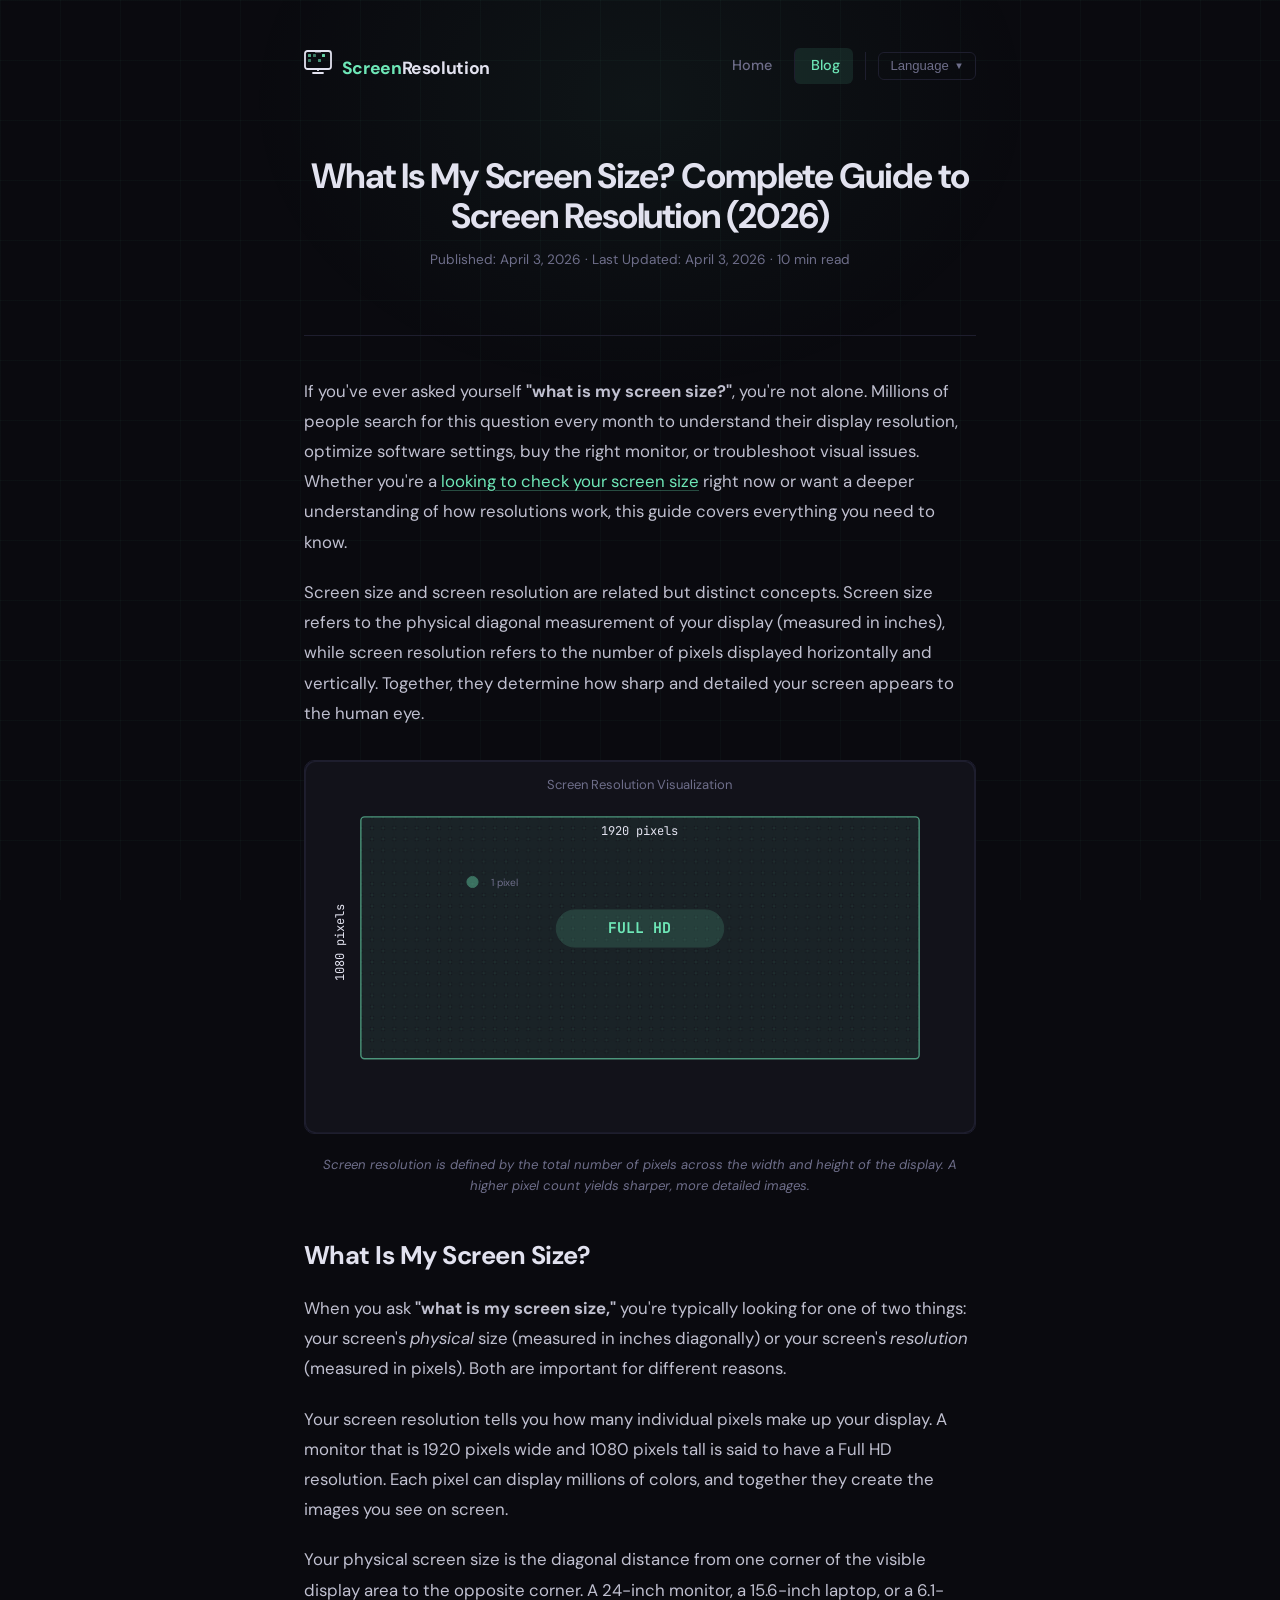
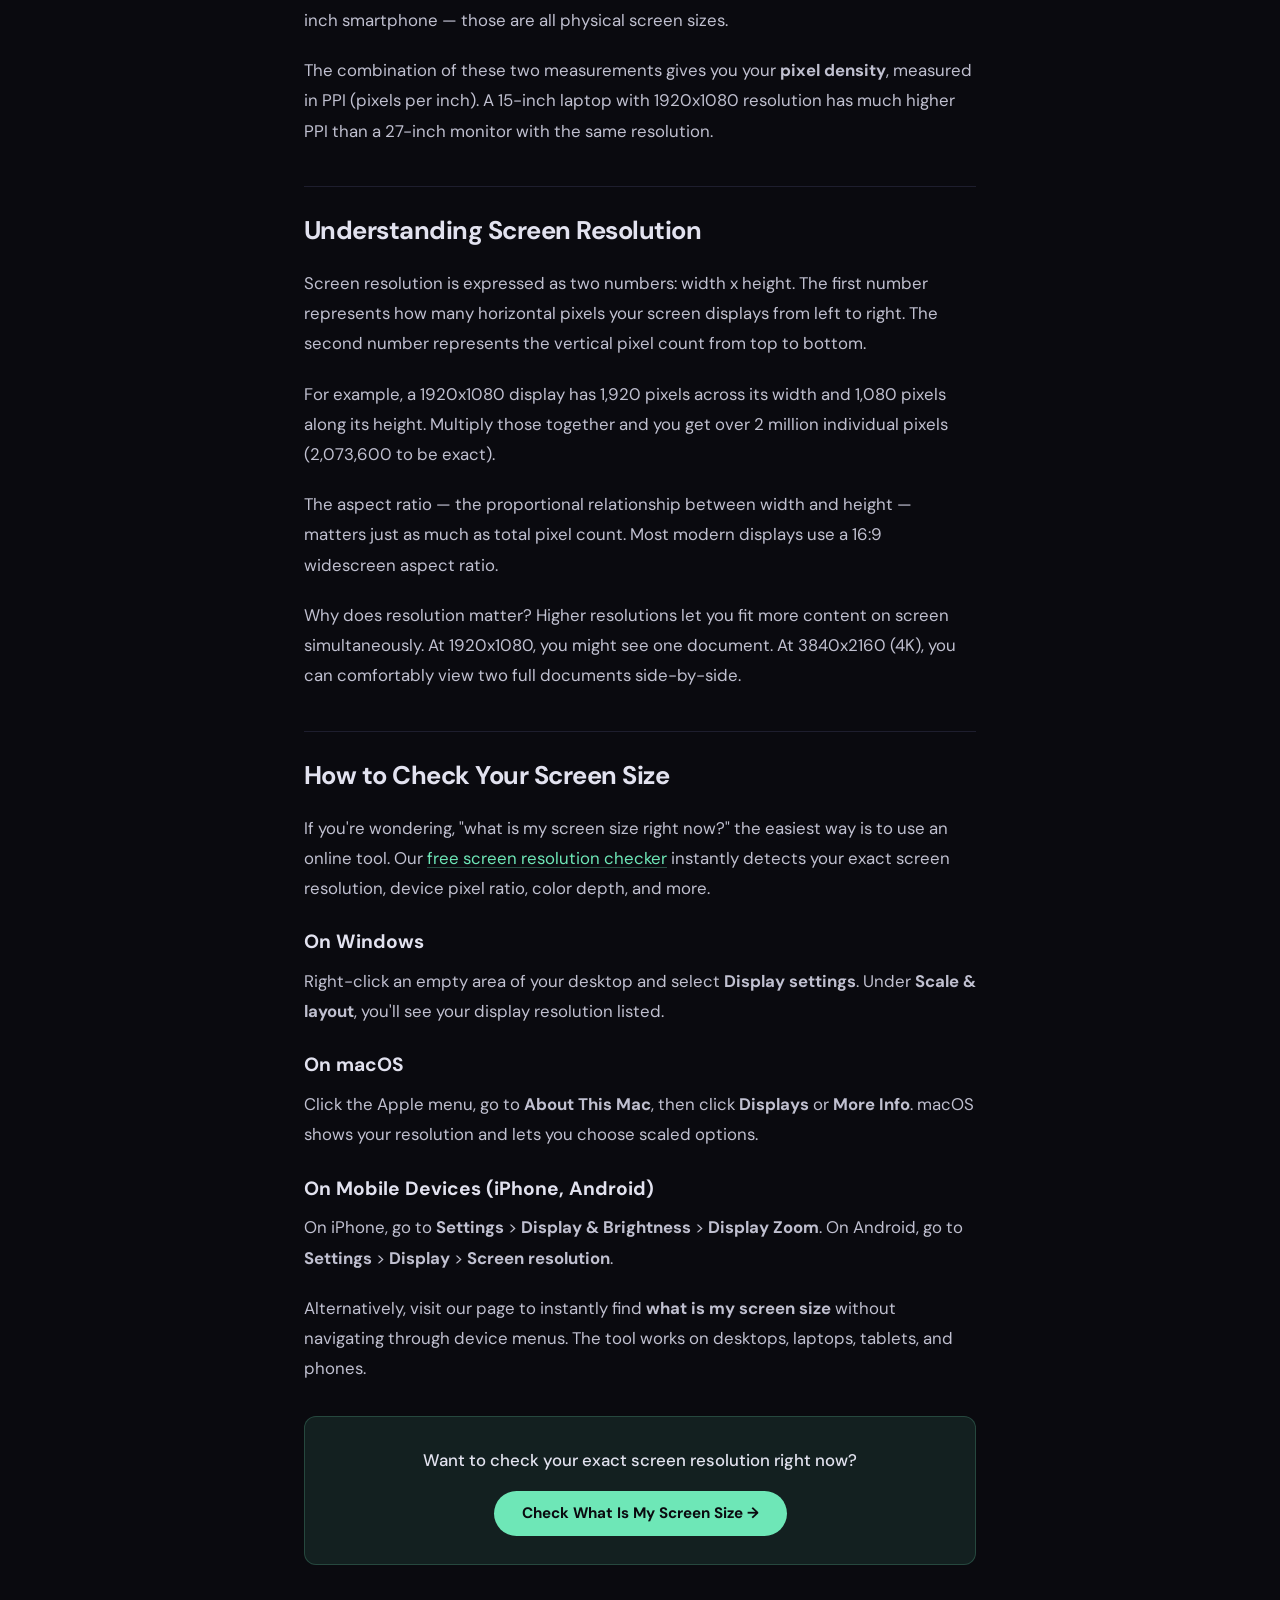
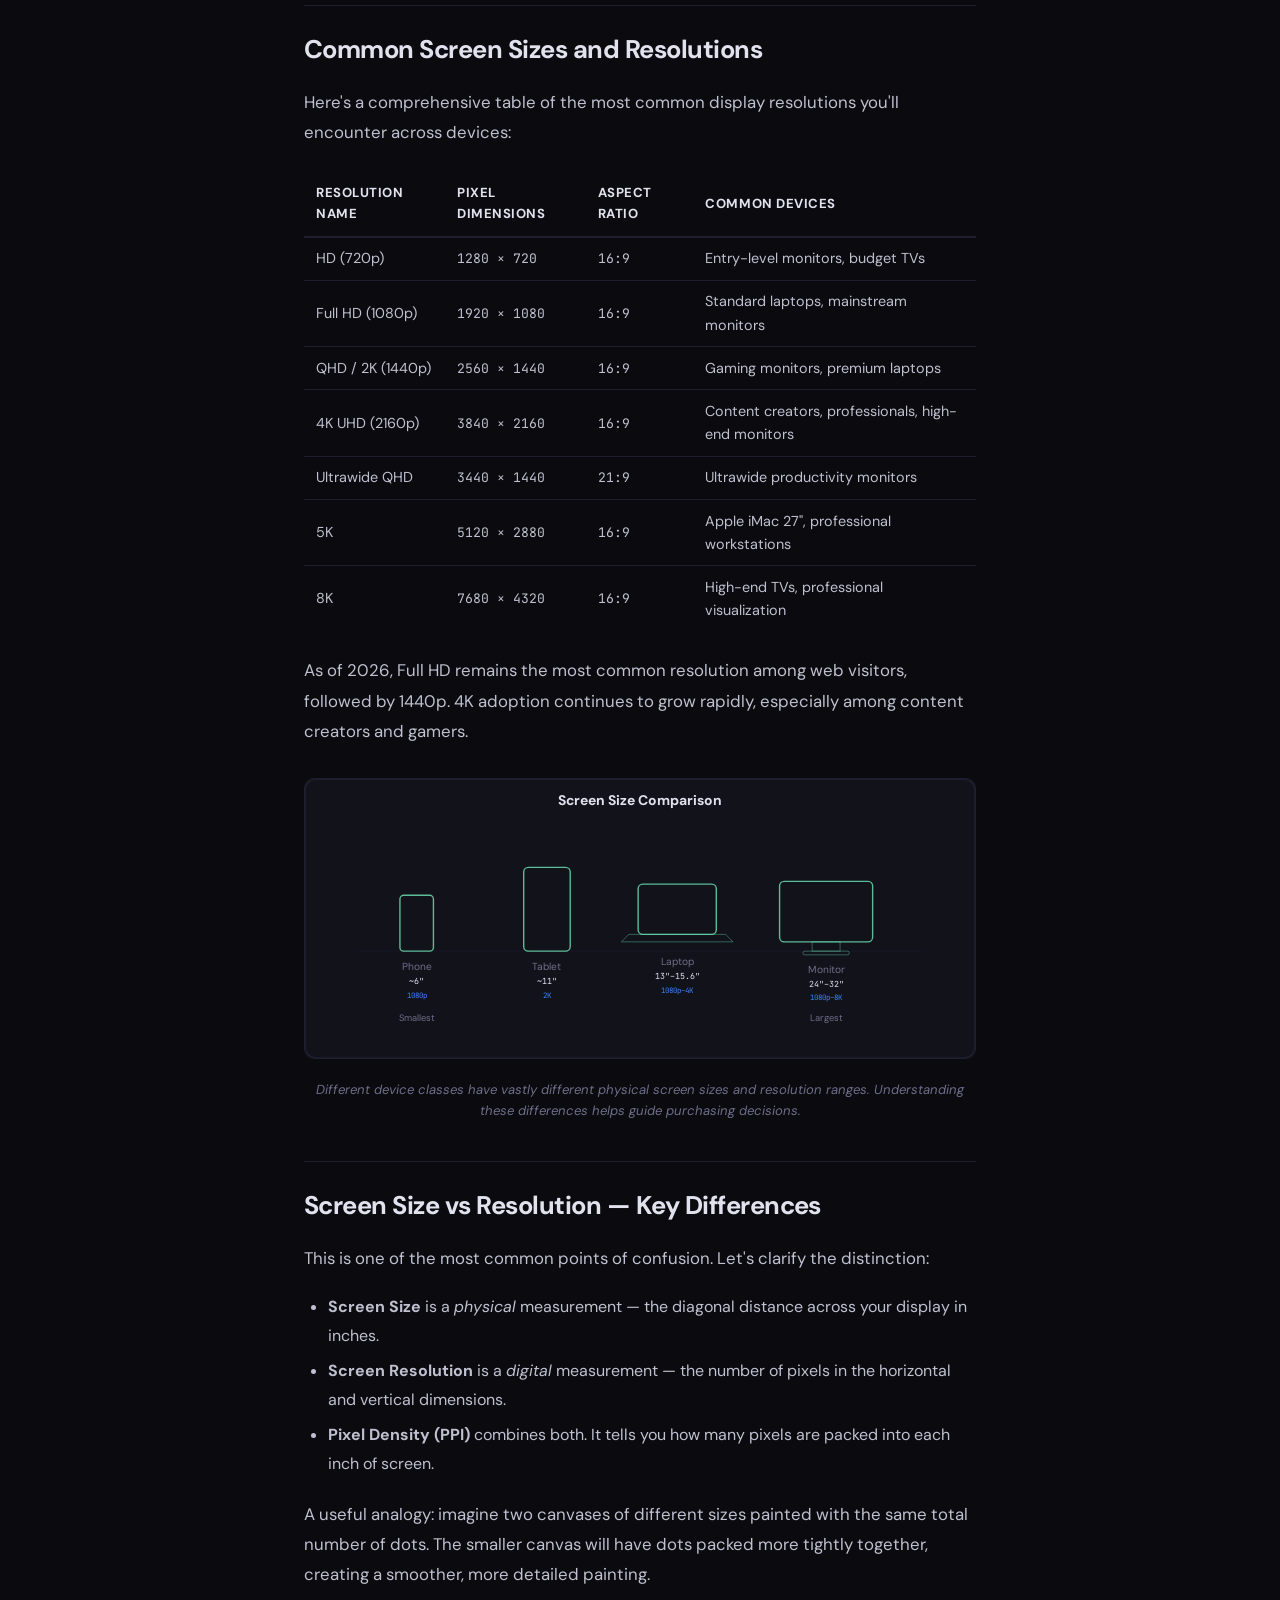
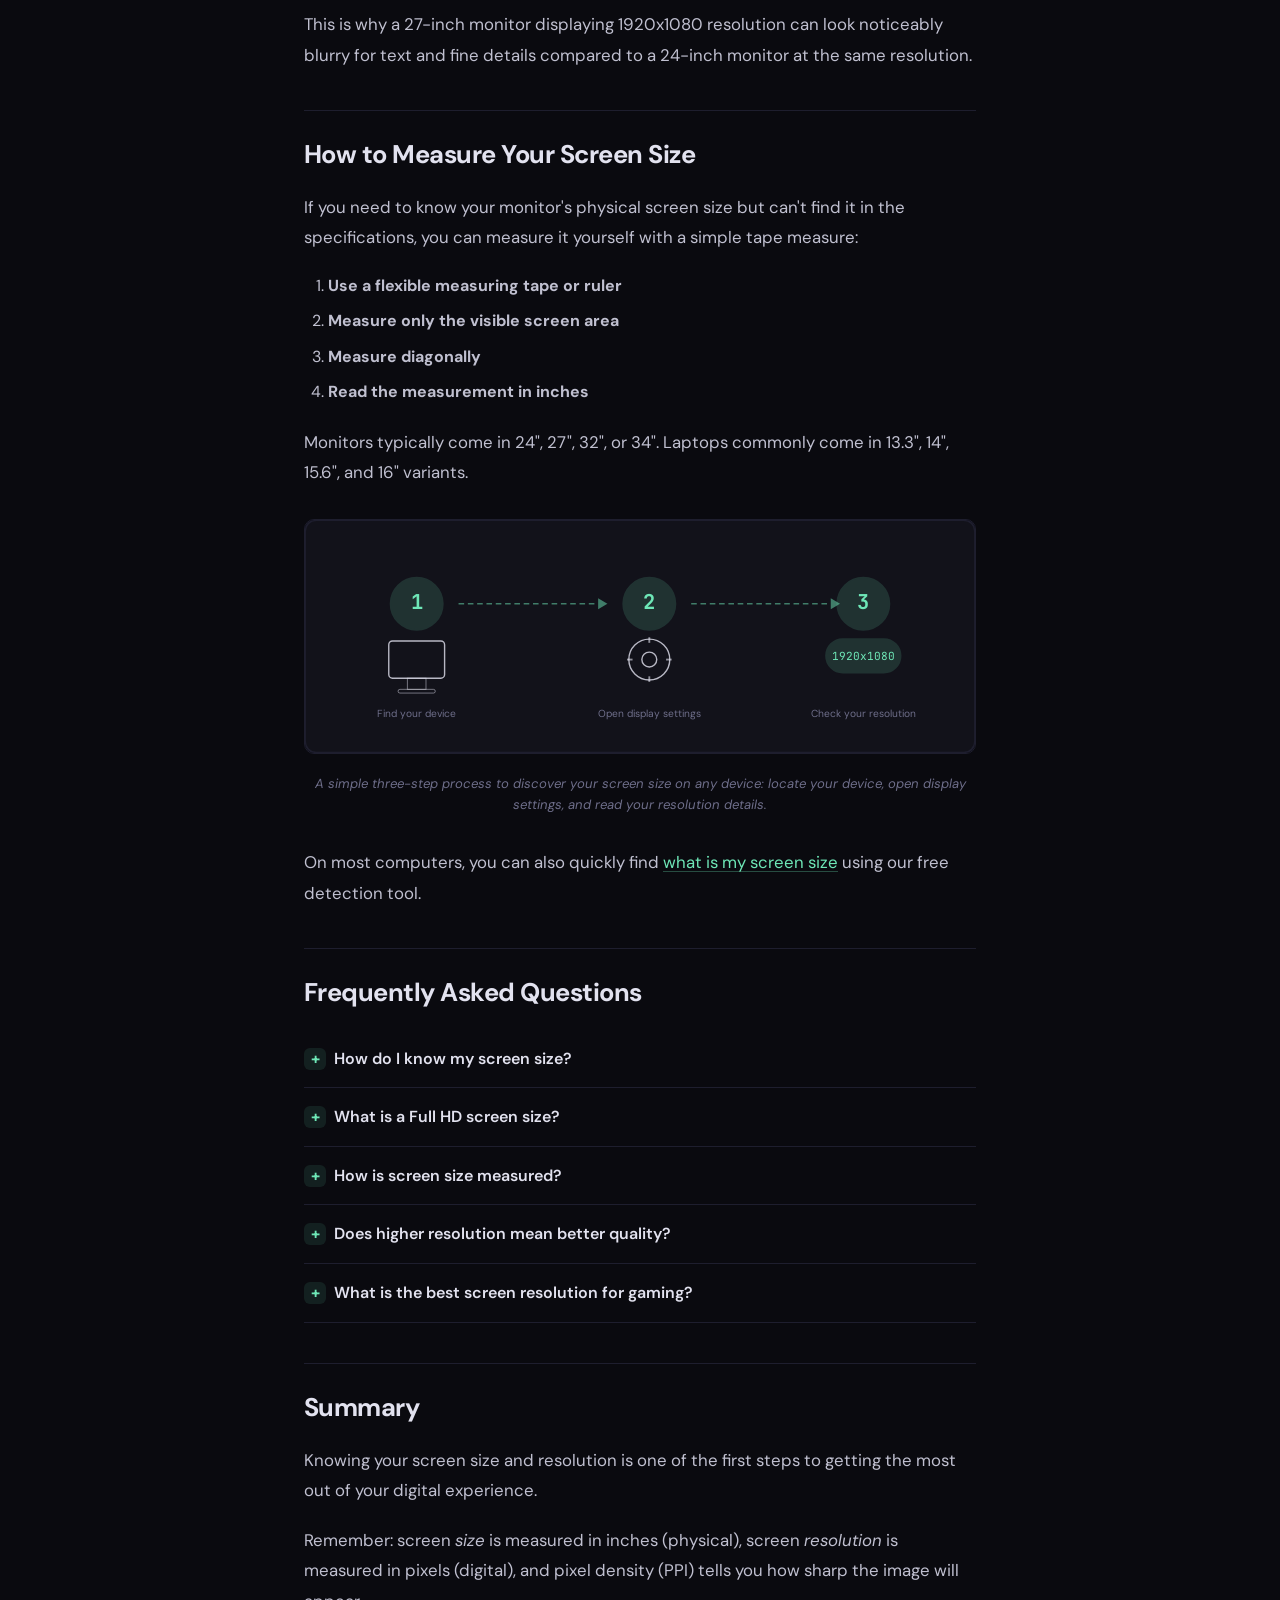
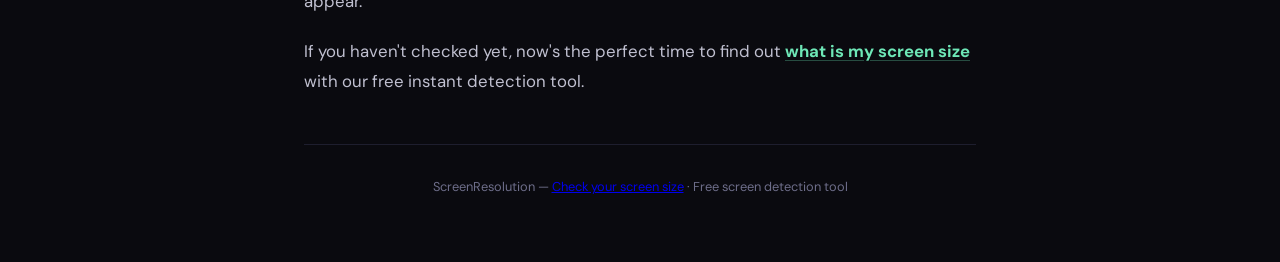
==== blog.html @ a4d7d3db "fst" ====
<!DOCTYPE html>
<html lang="en">
<head>
<meta charset="UTF-8">
<meta name="viewport" content="width=device-width, initial-scale=1.0">
<title data-i18n="meta.title">What Is My Screen Size? How to Check &amp; Common Sizes (2026)</title>
<meta name="description" data-i18n="meta.description" content="Find out what is my screen size instantly. Learn how to check your screen resolution, understand common screen sizes, and measure your display diagonal.">
<link rel="canonical" href="blog.html">
<link rel="icon" type="image/svg+xml" href="favicon.svg">
<meta name="robots" content="index, follow">
<meta property="og:title" data-i18n="blog.og.title" content="What Is My Screen Size? How to Check &amp; Common Sizes">
<meta property="og:description" data-i18n="blog.og.description" content="Find your screen size instantly. Learn how screen resolution works, common screen sizes, and measurement guide.">
<meta property="og:type" content="article">
<meta property="og:url" content="blog.html">
<meta property="og:site_name" content="ScreenResolution">
<meta name="twitter:card" content="summary_large_image">
<meta name="twitter:title" data-i18n="blog.twitter.title" content="What Is My Screen Size? How to Check &amp; Common Sizes">
<link rel="preconnect" href="https://fonts.googleapis.com">
<link href="https://fonts.googleapis.com/css2?family=JetBrains+Mono:wght@400;700&family=DM+Sans:wght@400;500;700&family=Georgia&display=swap" rel="stylesheet">
<link rel="stylesheet" href="css/style.css">
<script type="application/ld+json">
{
  "@context": "https://schema.org",
  "@type": "Article",
  "headline": "What Is My Screen Size? How to Check &amp; Common Sizes (2026)",
  "description": "Find out what is my screen size instantly. Learn how to check your screen resolution, understand common screen sizes, and measure your display diagonal.",
  "author": { "@type": "Organization", "name": "ScreenResolution" },
  "datePublished": "2026-04-03",
  "dateModified": "2026-04-03",
  "mainEntityOfPage": {
    "@type": "WebPage",
    "@id": "blog.html"
  }
}
</script>
</head>
<body>

<div class="container">
  <!-- Navbar -->
  <nav class="navbar">
    <a href="index.html" class="logo">
      <svg class="logo-icon" width="28" height="24" viewBox="0 0 28 24" fill="none" xmlns="http://www.w3.org/2000/svg" style="margin-right:6px;flex-shrink:0;">
        <rect x="1" y="1" width="26" height="18" rx="2.5" stroke="currentColor" stroke-width="1.8"/>
        <rect x="11" y="1" width="6" height="2" fill="currentColor" opacity="0.4" rx="0.5"/>
        <line x1="14" y1="21" x2="14" y2="19" stroke="currentColor" stroke-width="1.8"/>
        <line x1="9" y1="23" x2="19" y2="23" stroke="currentColor" stroke-width="1.8" stroke-linecap="round"/>
        <rect x="4" y="4" width="3" height="3" rx="0.5" fill="var(--accent)" opacity="0.7"/>
        <rect x="9" y="4" width="3" height="3" rx="0.5" fill="var(--accent)" opacity="0.5"/>
        <rect x="4" y="9" width="3" height="3" rx="0.5" fill="var(--accent)" opacity="0.5"/>
        <rect x="18" y="4" width="3" height="3" rx="0.5" fill="var(--accent)" opacity="0.9"/>
        <rect x="14" y="9" width="3" height="3" rx="0.5" fill="var(--accent)" opacity="0.6"/>
      </svg>
      <span>Screen</span>Resolution
    </a>
    <div class="nav-links">
      <a href="index.html" class="nav-link" data-i18n="nav.home">Home</a>
      <a href="blog.html" class="nav-link active" data-i18n="nav.blog">Blog</a>
      <div class="lang-switcher">
        <button class="lang-btn" id="langBtn" aria-label="Switch language">
          <span data-i18n="lang.current">Language</span>
          <span class="arrow">&#9660;</span>
        </button>
        <div class="lang-dropdown" id="langDropdown">
          <button class="lang-option" data-lang="en">English <span class="check">&#10003;</span></button>
          <button class="lang-option" data-lang="ko">한국어 <span class="check">&#10003;</span></button>
        </div>
      </div>
    </div>
  </nav>

  <main>
    <header class="article-header">
      <h1 data-i18n="blog.h1">What Is My Screen Size? Complete Guide to Screen Resolution (2026)</h1>
      <p class="article-meta" data-i18n="blog.meta.text">Published: April 3, 2026 &middot; Last Updated: April 3, 2026 &middot; 10 min read</p>
    </header>

    <hr class="divider">

    <article class="article-content">

      <p data-i18n="blog.p.intro1">If you've ever asked yourself <strong>"what is my screen size?"</strong>, you're not alone. Millions of people search for this question every month to understand their display resolution, optimize software settings, buy the right monitor, or troubleshoot visual issues. Whether you're a <a href="index.html">looking to check your screen size</a> right now or want a deeper understanding of how resolutions work, this guide covers everything you need to know.</p>
      <p data-i18n="blog.p.intro2">Screen size and screen resolution are related but distinct concepts. Screen size refers to the physical diagonal measurement of your display (measured in inches), while screen resolution refers to the number of pixels displayed horizontally and vertically. Together, they determine how sharp and detailed your screen appears to the human eye.</p>

      <!-- Image 1 -->
      <figure>
        <svg xmlns="http://www.w3.org/2000/svg" viewBox="0 0 720 400" role="img" aria-label="Illustration of screen resolution showing a 1920x1080 grid of individual pixels on a monitor display" title="Screen Resolution Pixel Grid">
          <rect width="720" height="400" rx="12" fill="#12121a" stroke="#1e1e2e" stroke-width="2"/>
          <text x="360" y="30" text-anchor="middle" fill="#6e6e8a" font-family="DM Sans, sans-serif" font-size="14" data-i18n="blog.img.resolution_title">Screen Resolution Visualization</text>
          <defs>
            <pattern id="px" width="12" height="12" patternUnits="userSpaceOnUse">
              <rect width="12" height="12" fill="none" stroke="#6ee7b7" stroke-width="0.5" opacity="0.3"/>
              <rect x="1" y="1" width="10" height="10" fill="#6ee7b7" opacity="0.08" rx="2"/>
            </pattern>
          </defs>
          <rect x="60" y="60" width="600" height="260" fill="url(#px)" rx="4"/>
          <rect x="60" y="60" width="600" height="260" fill="none" stroke="#6ee7b7" stroke-width="1.5" opacity="0.6" rx="4"/>
          <text x="360" y="80" text-anchor="middle" fill="#e2e2ef" font-family="JetBrains Mono, monospace" font-size="13">1920 pixels</text>
          <text x="42" y="195" text-anchor="middle" fill="#e2e2ef" font-family="JetBrains Mono, monospace" font-size="13" transform="rotate(-90 42 195)">1080 pixels</text>
          <rect x="270" y="160" width="180" height="40" rx="20" fill="#6ee7b7" opacity="0.15" stroke="#6ee7b7" stroke-width="1"/>
          <text x="360" y="185" text-anchor="middle" fill="#6ee7b7" font-family="JetBrains Mono, monospace" font-size="16" font-weight="bold">FULL HD</text>
          <circle cx="180" cy="130" r="6" fill="#6ee7b7" opacity="0.4" stroke="#6ee7b7" stroke-width="1"/>
          <text x="200" y="134" fill="#6e6e8a" font-family="DM Sans, sans-serif" font-size="11">1 pixel</text>
        </svg>
        <figcaption data-i18n="blog.figcap.resolution">Screen resolution is defined by the total number of pixels across the width and height of the display. A higher pixel count yields sharper, more detailed images.</figcaption>
      </figure>

      <h2 data-i18n="blog.h2.whatis">What Is My Screen Size?</h2>
      <p data-i18n="blog.p.whatis1">When you ask <strong>"what is my screen size,"</strong> you're typically looking for one of two things: your screen's <em>physical</em> size (measured in inches diagonally) or your screen's <em>resolution</em> (measured in pixels). Both are important for different reasons.</p>
      <p data-i18n="blog.p.whatis2">Your screen resolution tells you how many individual pixels make up your display. A monitor that is 1920 pixels wide and 1080 pixels tall is said to have a Full HD resolution. Each pixel can display millions of colors, and together they create the images you see on screen.</p>
      <p data-i18n="blog.p.whatis3">Your physical screen size is the diagonal distance from one corner of the visible display area to the opposite corner. A 24-inch monitor, a 15.6-inch laptop, or a 6.1-inch smartphone — those are all physical screen sizes.</p>
      <p data-i18n="blog.p.whatis4">The combination of these two measurements gives you your <strong>pixel density</strong>, measured in PPI (pixels per inch). A 15-inch laptop with 1920x1080 resolution has much higher PPI than a 27-inch monitor with the same resolution.</p>

      <h2 data-i18n="blog.h2.resolution">Understanding Screen Resolution</h2>
      <p data-i18n="blog.p.res1">Screen resolution is expressed as two numbers: width x height. The first number represents how many horizontal pixels your screen displays from left to right. The second number represents the vertical pixel count from top to bottom.</p>
      <p data-i18n="blog.p.res2">For example, a 1920x1080 display has 1,920 pixels across its width and 1,080 pixels along its height. Multiply those together and you get over 2 million individual pixels (2,073,600 to be exact).</p>
      <p data-i18n="blog.p.res3">The aspect ratio — the proportional relationship between width and height — matters just as much as total pixel count. Most modern displays use a 16:9 widescreen aspect ratio.</p>
      <p data-i18n="blog.p.res4">Why does resolution matter? Higher resolutions let you fit more content on screen simultaneously. At 1920x1080, you might see one document. At 3840x2160 (4K), you can comfortably view two full documents side-by-side.</p>

      <h2 data-i18n="blog.h2.howto">How to Check Your Screen Size</h2>
      <p data-i18n="blog.p.howto1">If you're wondering, "what is my screen size right now?" the easiest way is to use an online tool. Our <a href="index.html">free screen resolution checker</a> instantly detects your exact screen resolution, device pixel ratio, color depth, and more.</p>

      <h3 data-i18n="blog.h3.windows">On Windows</h3>
      <p data-i18n="blog.p.windows">Right-click an empty area of your desktop and select <strong>Display settings</strong>. Under <strong>Scale &amp; layout</strong>, you'll see your display resolution listed.</p>

      <h3 data-i18n="blog.h3.macos">On macOS</h3>
      <p data-i18n="blog.p.macos">Click the Apple menu, go to <strong>About This Mac</strong>, then click <strong>Displays</strong> or <strong>More Info</strong>. macOS shows your resolution and lets you choose scaled options.</p>

      <h3 data-i18n="blog.h3.mobile">On Mobile Devices (iPhone, Android)</h3>
      <p data-i18n="blog.p.mobile">On iPhone, go to <strong>Settings</strong> &gt; <strong>Display &amp; Brightness</strong> &gt; <strong>Display Zoom</strong>. On Android, go to <strong>Settings</strong> &gt; <strong>Display</strong> &gt; <strong>Screen resolution</strong>.</p>

      <p data-i18n="blog.p.howto2">Alternatively, visit our page to instantly find <strong>what is my screen size</strong> without navigating through device menus. The tool works on desktops, laptops, tablets, and phones.</p>

      <!-- CTA -->
      <aside class="cta-box">
        <p data-i18n="blog.cta.text">Want to check your exact screen resolution right now?</p>
        <a href="index.html" class="cta-button" data-i18n="blog.cta.button">Check What Is My Screen Size &rarr;</a>
      </aside>

      <!-- Common Screen Sizes Table -->
      <h2 data-i18n="blog.h2.common">Common Screen Sizes and Resolutions</h2>
      <p data-i18n="blog.p.common_intro">Here's a comprehensive table of the most common display resolutions you'll encounter across devices:</p>

      <table class="data-table">
        <thead>
          <tr>
            <th data-i18n="blog.common.table_name">Resolution Name</th>
            <th data-i18n="blog.common.table_dim">Pixel Dimensions</th>
            <th data-i18n="blog.common.table_aspect">Aspect Ratio</th>
            <th data-i18n="blog.common.table_devices">Common Devices</th>
          </tr>
        </thead>
        <tbody>
          <tr>
            <td data-i18n="blog.common.hd">HD (720p)</td>
            <td class="mono">1280 &times; 720</td>
            <td class="mono">16:9</td>
            <td data-i18n="blog.common.hd_devices">Entry-level monitors, budget TVs</td>
          </tr>
          <tr>
            <td data-i18n="blog.common.fhd">Full HD (1080p)</td>
            <td class="mono">1920 &times; 1080</td>
            <td class="mono">16:9</td>
            <td data-i18n="blog.common.fhd_devices">Standard laptops, mainstream monitors</td>
          </tr>
          <tr>
            <td data-i18n="blog.common.qhd">QHD / 2K (1440p)</td>
            <td class="mono">2560 &times; 1440</td>
            <td class="mono">16:9</td>
            <td data-i18n="blog.common.qhd_devices">Gaming monitors, premium laptops</td>
          </tr>
          <tr>
            <td data-i18n="blog.common.uhd">4K UHD (2160p)</td>
            <td class="mono">3840 &times; 2160</td>
            <td class="mono">16:9</td>
            <td data-i18n="blog.common.uhd_devices">Content creators, professionals, high-end monitors</td>
          </tr>
          <tr>
            <td data-i18n="blog.common.ultrawide">Ultrawide QHD</td>
            <td class="mono">3440 &times; 1440</td>
            <td class="mono">21:9</td>
            <td data-i18n="blog.common.ultrawide_devices">Ultrawide productivity monitors</td>
          </tr>
          <tr>
            <td data-i18n="blog.common.fivek">5K</td>
            <td class="mono">5120 &times; 2880</td>
            <td class="mono">16:9</td>
            <td data-i18n="blog.common.fivek_devices">Apple iMac 27", professional workstations</td>
          </tr>
          <tr>
            <td data-i18n="blog.common.eightk">8K</td>
            <td class="mono">7680 &times; 4320</td>
            <td class="mono">16:9</td>
            <td data-i18n="blog.common.eightk_devices">High-end TVs, professional visualization</td>
          </tr>
        </tbody>
      </table>

      <p data-i18n="blog.p.common_outro">As of 2026, Full HD remains the most common resolution among web visitors, followed by 1440p. 4K adoption continues to grow rapidly, especially among content creators and gamers.</p>

      <!-- Image 2 -->
      <figure>
        <svg xmlns="http://www.w3.org/2000/svg" viewBox="0 0 720 300" role="img" aria-label="Comparison chart showing different screen sizes from mobile phone to large desktop monitors with their resolution labels" title="Screen Size Comparison">
          <rect width="720" height="300" rx="12" fill="#12121a" stroke="#1e1e2e" stroke-width="2"/>
          <text x="360" y="28" text-anchor="middle" fill="#e2e2ef" font-family="DM Sans, sans-serif" font-size="15" font-weight="bold">Screen Size Comparison</text>
          <!-- Baseline -->
          <line x1="60" y1="185" x2="660" y2="185" stroke="#1e1e2e" stroke-width="1" opacity="0.6"/>

          <!-- Phone (60px tall) -->
          <g transform="translate(120, 0)">
            <rect x="-18" y="125" width="36" height="60" rx="4" fill="none" stroke="#6ee7b7" stroke-width="1.5" opacity="0.8"/>
            <text x="0" y="205" text-anchor="middle" fill="#6e6e8a" font-family="DM Sans, sans-serif" font-size="11">Phone</text>
            <text x="0" y="220" text-anchor="middle" fill="#e2e2ef" font-family="JetBrains Mono, monospace" font-size="9">~6"</text>
            <text x="0" y="235" text-anchor="middle" fill="#3b82f6" font-family="JetBrains Mono, monospace" font-size="8">1080p</text>
          </g>

          <!-- Tablet (90px tall) -->
          <g transform="translate(260, 0)">
            <rect x="-25" y="95" width="50" height="90" rx="5" fill="none" stroke="#6ee7b7" stroke-width="1.5" opacity="0.8"/>
            <text x="0" y="205" text-anchor="middle" fill="#6e6e8a" font-family="DM Sans, sans-serif" font-size="11">Tablet</text>
            <text x="0" y="220" text-anchor="middle" fill="#e2e2ef" font-family="JetBrains Mono, monospace" font-size="9">~11"</text>
            <text x="0" y="235" text-anchor="middle" fill="#3b82f6" font-family="JetBrains Mono, monospace" font-size="8">2K</text>
          </g>

          <!-- Laptop (72px screen + base) -->
          <g transform="translate(400, 0)">
            <rect x="-42" y="113" width="84" height="54" rx="5" fill="none" stroke="#6ee7b7" stroke-width="1.5" opacity="0.8"/>
            <path d="M-52 167 L52 167 L60 175 L-60 175 Z" fill="none" stroke="#6ee7b7" stroke-width="1" opacity="0.4"/>
            <text x="0" y="200" text-anchor="middle" fill="#6e6e8a" font-family="DM Sans, sans-serif" font-size="11">Laptop</text>
            <text x="0" y="215" text-anchor="middle" fill="#e2e2ef" font-family="JetBrains Mono, monospace" font-size="9">13"–15.6"</text>
            <text x="0" y="230" text-anchor="middle" fill="#3b82f6" font-family="JetBrains Mono, monospace" font-size="8">1080p–4K</text>
          </g>

          <!-- Monitor (75px screen + stand) -->
          <g transform="translate(560, 0)">
            <rect x="-50" y="110" width="100" height="65" rx="5" fill="none" stroke="#6ee7b7" stroke-width="1.5" opacity="0.8"/>
            <rect x="-15" y="175" width="30" height="10" fill="none" stroke="#6ee7b7" stroke-width="1" opacity="0.4"/>
            <rect x="-25" y="185" width="50" height="4" rx="2" fill="none" stroke="#6ee7b7" stroke-width="1" opacity="0.4"/>
            <text x="0" y="208" text-anchor="middle" fill="#6e6e8a" font-family="DM Sans, sans-serif" font-size="11">Monitor</text>
            <text x="0" y="223" text-anchor="middle" fill="#e2e2ef" font-family="JetBrains Mono, monospace" font-size="9">24"–32"</text>
            <text x="0" y="238" text-anchor="middle" fill="#3b82f6" font-family="JetBrains Mono, monospace" font-size="8">1080p–8K</text>
          </g>

          <!-- Labels -->
          <text x="120" y="260" text-anchor="middle" fill="#6e6e8a" font-family="DM Sans, sans-serif" font-size="10">Smallest</text>
          <text x="560" y="260" text-anchor="middle" fill="#6e6e8a" font-family="DM Sans, sans-serif" font-size="10">Largest</text>
        </svg>
        <figcaption data-i18n="blog.figcap.comparison">Different device classes have vastly different physical screen sizes and resolution ranges. Understanding these differences helps guide purchasing decisions.</figcaption>
      </figure>

      <!-- Screen Size vs Resolution -->
      <h2 data-i18n="blog.h2.vs">Screen Size vs Resolution &mdash; Key Differences</h2>
      <p data-i18n="blog.p.vs_intro">This is one of the most common points of confusion. Let's clarify the distinction:</p>
      <ul>
        <li data-i18n="blog.li.vs_size"><strong>Screen Size</strong> is a <em>physical</em> measurement — the diagonal distance across your display in inches.</li>
        <li data-i18n="blog.li.vs_res"><strong>Screen Resolution</strong> is a <em>digital</em> measurement — the number of pixels in the horizontal and vertical dimensions.</li>
        <li data-i18n="blog.li.vs_ppi"><strong>Pixel Density (PPI)</strong> combines both. It tells you how many pixels are packed into each inch of screen.</li>
      </ul>
      <p data-i18n="blog.p.vs_analogy">A useful analogy: imagine two canvases of different sizes painted with the same total number of dots. The smaller canvas will have dots packed more tightly together, creating a smoother, more detailed painting.</p>
      <p data-i18n="blog.p.vs_importance">This is why a 27-inch monitor displaying 1920x1080 resolution can look noticeably blurry for text and fine details compared to a 24-inch monitor at the same resolution.</p>

      <!-- How to Measure -->
      <h2 data-i18n="blog.h2.measure">How to Measure Your Screen Size</h2>
      <p data-i18n="blog.p.measure_intro">If you need to know your monitor's physical screen size but can't find it in the specifications, you can measure it yourself with a simple tape measure:</p>
      <ol>
        <li data-i18n="blog.oli.measure1"><strong>Use a flexible measuring tape or ruler</strong></li>
        <li data-i18n="blog.oli.measure2"><strong>Measure only the visible screen area</strong></li>
        <li data-i18n="blog.oli.measure3"><strong>Measure diagonally</strong></li>
        <li data-i18n="blog.oli.measure4"><strong>Read the measurement in inches</strong></li>
      </ol>
      <p data-i18n="blog.p.measure_outro">Monitors typically come in 24", 27", 32", or 34". Laptops commonly come in 13.3", 14", 15.6", and 16" variants.</p>

      <!-- Image 3 -->
      <figure>
        <svg xmlns="http://www.w3.org/2000/svg" viewBox="0 0 720 250" role="img" aria-label="Step by step visual guide showing how to find what is my screen size on Windows, macOS, and mobile devices" title="How to Check Your Screen Size">
          <rect width="720" height="250" rx="12" fill="#12121a" stroke="#1e1e2e" stroke-width="2"/>
          <circle cx="120" cy="90" r="28" fill="#6ee7b7" opacity="0.15" stroke="#6ee7b7" stroke-width="2"/>
          <text x="120" y="96" text-anchor="middle" fill="#6ee7b7" font-family="JetBrains Mono, monospace" font-size="22" font-weight="bold">1</text>
          <rect x="90" y="130" width="60" height="40" rx="4" fill="none" stroke="#e2e2ef" stroke-width="1.5" opacity="0.8"/>
          <rect x="110" y="170" width="20" height="12" fill="none" stroke="#e2e2ef" stroke-width="1" opacity="0.5"/>
          <rect x="100" y="182" width="40" height="4" rx="2" fill="none" stroke="#e2e2ef" stroke-width="1" opacity="0.5"/>
          <text x="120" y="212" text-anchor="middle" fill="#6e6e8a" font-family="DM Sans, sans-serif" font-size="11">Find your device</text>
          <line x1="165" y1="90" x2="315" y2="90" stroke="#6ee7b7" stroke-width="1.5" stroke-dasharray="6,4" opacity="0.5"/>
          <polygon points="315,84 325,90 315,96" fill="#6ee7b7" opacity="0.5"/>
          <circle cx="370" cy="90" r="28" fill="#6ee7b7" opacity="0.15" stroke="#6ee7b7" stroke-width="2"/>
          <text x="370" y="96" text-anchor="middle" fill="#6ee7b7" font-family="JetBrains Mono, monospace" font-size="22" font-weight="bold">2</text>
          <circle cx="370" cy="150" r="22" fill="none" stroke="#e2e2ef" stroke-width="1.5" opacity="0.8"/>
          <circle cx="370" cy="150" r="8" fill="none" stroke="#e2e2ef" stroke-width="1.5" opacity="0.8"/>
          <line x1="370" y1="126" x2="370" y2="132" stroke="#e2e2ef" stroke-width="2" opacity="0.6"/>
          <line x1="370" y1="168" x2="370" y2="174" stroke="#e2e2ef" stroke-width="2" opacity="0.6"/>
          <line x1="346" y1="150" x2="352" y2="150" stroke="#e2e2ef" stroke-width="2" opacity="0.6"/>
          <line x1="388" y1="150" x2="394" y2="150" stroke="#e2e2ef" stroke-width="2" opacity="0.6"/>
          <text x="370" y="212" text-anchor="middle" fill="#6e6e8a" font-family="DM Sans, sans-serif" font-size="11">Open display settings</text>
          <line x1="415" y1="90" x2="565" y2="90" stroke="#6ee7b7" stroke-width="1.5" stroke-dasharray="6,4" opacity="0.5"/>
          <polygon points="565,84 575,90 565,96" fill="#6ee7b7" opacity="0.5"/>
          <circle cx="600" cy="90" r="28" fill="#6ee7b7" opacity="0.15" stroke="#6ee7b7" stroke-width="2"/>
          <text x="600" y="96" text-anchor="middle" fill="#6ee7b7" font-family="JetBrains Mono, monospace" font-size="22" font-weight="bold">3</text>
          <rect x="560" y="128" width="80" height="36" rx="18" fill="#6ee7b7" opacity="0.15" stroke="#6ee7b7" stroke-width="2"/>
          <text x="600" y="150" text-anchor="middle" fill="#6ee7b7" font-family="JetBrains Mono, monospace" font-size="12">1920x1080</text>
          <text x="600" y="212" text-anchor="middle" fill="#6e6e8a" font-family="DM Sans, sans-serif" font-size="11">Check your resolution</text>
        </svg>
        <figcaption data-i18n="blog.figcap.howto">A simple three-step process to discover your screen size on any device: locate your device, open display settings, and read your resolution details.</figcaption>
      </figure>

      <p data-i18n="blog.p.measure_link">On most computers, you can also quickly find <a href="index.html">what is my screen size</a> using our free detection tool.</p>

      <!-- FAQ -->
      <h2 data-i18n="blog.h2.faq">Frequently Asked Questions</h2>
      <div class="faq-item">
        <details>
          <summary data-i18n="blog.faq.q1">How do I know my screen size?</summary>
          <p data-i18n="blog.faq.a1">The quickest way is to use our <a href="index.html">automatic screen resolution checker</a>. It detects your resolution instantly without any setup.</p>
        </details>
      </div>
      <div class="faq-item">
        <details>
          <summary data-i18n="blog.faq.q2">What is a Full HD screen size?</summary>
          <p data-i18n="blog.faq.a2">Full HD (FHD) refers to a screen resolution of 1920x1080 pixels. This is currently the most common resolution for laptops, monitors, and many TVs.</p>
        </details>
      </div>
      <div class="faq-item">
        <details>
          <summary data-i18n="blog.faq.q3">How is screen size measured?</summary>
          <p data-i18n="blog.faq.a3">Screen size is measured as the diagonal distance from one corner of the visible display area to the opposite corner, expressed in inches.</p>
        </details>
      </div>
      <div class="faq-item">
        <details>
          <summary data-i18n="blog.faq.q4">Does higher resolution mean better quality?</summary>
          <p data-i18n="blog.faq.a4">Generally yes, but it depends. A higher resolution means more pixels, which can produce sharper text and finer image detail.</p>
        </details>
      </div>
      <div class="faq-item">
        <details>
          <summary data-i18n="blog.faq.q5">What is the best screen resolution for gaming?</summary>
          <p data-i18n="blog.faq.a5">For gaming, 1920x1080 (Full HD) at 144+ Hz is the most popular choice for competitive play because it maximizes frame rates.</p>
        </details>
      </div>

      <!-- Summary -->
      <h2 data-i18n="blog.h2.summary">Summary</h2>
      <p data-i18n="blog.p.summary1">Knowing your screen size and resolution is one of the first steps to getting the most out of your digital experience.</p>
      <p data-i18n="blog.p.summary2">Remember: screen <em>size</em> is measured in inches (physical), screen <em>resolution</em> is measured in pixels (digital), and pixel density (PPI) tells you how sharp the image will appear.</p>
      <p data-i18n="blog.p.summary3">If you haven't checked yet, now's the perfect time to find out <a href="index.html"><strong>what is my screen size</strong></a> with our free instant detection tool.</p>
    </article>
  </main>

  <footer class="footer">
    <p data-i18n="footer.text2">ScreenResolution &mdash; <a href="index.html">Check your screen size</a> &middot; Free screen detection tool</p>
  </footer>
</div>

<script src="js/i18n.js"></script>
</body>
</html>
---- css/style.css ----
/* ===================================================================
   Shared Styles — ScreenResolution
   Global variables, layout, typography, navigation, footer, responsive
   =================================================================== */

:root {
  --bg: #0a0a0f;
  --card: #12121a;
  --border: #1e1e2e;
  --text: #e2e2ef;
  --muted: #6e6e8a;
  --accent: #6ee7b7;
  --accent-dim: rgba(110, 231, 183, 0.1);
  --accent-glow: rgba(110, 231, 183, 0.06);
  --label: #3b82f6;
  --label-dim: rgba(59, 130, 246, 0.08);
  --font-body: 'DM Sans', system-ui, sans-serif;
  --font-mono: 'JetBrains Mono', monospace;
  --font-serif: Georgia, 'Times New Roman', serif;
}

*, *::before, *::after { box-sizing: border-box; margin: 0; padding: 0; }

html { scroll-behavior: smooth; }

body {
  font-family: var(--font-body);
  background: var(--bg);
  color: var(--text);
  min-height: 100vh;
  overflow-x: hidden;
  line-height: 1.6;
}

/* Animated grid background */
body::before {
  content: '';
  position: fixed;
  inset: 0;
  background-image:
    linear-gradient(rgba(110, 231, 183, 0.03) 1px, transparent 1px),
    linear-gradient(90deg, rgba(110, 231, 183, 0.03) 1px, transparent 1px);
  background-size: 60px 60px;
  animation: gridScroll 20s linear infinite;
  pointer-events: none;
  z-index: 0;
}

@keyframes gridScroll {
  0% { transform: translate(0, 0); }
  100% { transform: translate(60px, 60px); }
}

/* Radial glow behind hero */
body::after {
  content: '';
  position: fixed;
  top: -200px;
  left: 50%;
  transform: translateX(-50%);
  width: 800px;
  height: 600px;
  background: radial-gradient(ellipse, rgba(110, 231, 183, 0.05) 0%, transparent 70%);
  pointer-events: none;
  z-index: 0;
}

/* ========== Container ========== */
.container {
  max-width: 720px;
  margin: 0 auto;
  padding: 2rem 1.5rem 4rem;
  position: relative;
  z-index: 1;
}

/* ========== Navbar ========== */
.navbar {
  display: flex;
  align-items: center;
  justify-content: space-between;
  padding: 1rem 0 2rem;
  gap: 1rem;
}

.logo {
  font-weight: 700;
  font-size: 1.1rem;
  letter-spacing: -0.02em;
  color: var(--text);
  text-decoration: none;
  white-space: nowrap;
}

.logo span { color: var(--accent); }

/* Nav page links */
.nav-links {
  display: flex;
  align-items: center;
  gap: 0.25rem;
}

.nav-link {
  color: var(--muted);
  text-decoration: none;
  font-size: 0.9rem;
  font-weight: 500;
  padding: 0.4rem 0.85rem;
  border-radius: 6px;
  transition: color 0.2s, background 0.2s;
}

.nav-link:hover {
  color: var(--text);
  background: rgba(255, 255, 255, 0.04);
}

.nav-link.active {
  color: var(--accent);
  background: var(--accent-dim);
}

/* Separator between nav links */
.nav-link + .nav-link {
  border-left: 1px solid var(--border);
  margin-left: 0.25rem;
  padding-left: 1rem;
}

/* Language switcher */
.lang-switcher {
  position: relative;
  margin-left: 0.5rem;
  padding-left: 0.75rem;
  border-left: 1px solid var(--border);
}

.lang-btn {
  background: none;
  border: 1px solid var(--border);
  color: var(--muted);
  padding: 0.35rem 0.7rem;
  border-radius: 6px;
  font-size: 0.82rem;
  font-weight: 500;
  cursor: pointer;
  display: flex;
  align-items: center;
  gap: 0.35rem;
  transition: color 0.2s, border-color 0.2s;
}

.lang-btn:hover {
  color: var(--text);
  border-color: var(--muted);
}

.lang-btn .arrow {
  font-size: 0.6rem;
  transition: transform 0.2s;
}

.lang-btn.open .arrow {
  transform: rotate(180deg);
}

.lang-dropdown {
  position: absolute;
  top: calc(100% + 6px);
  right: 0;
  background: var(--card);
  border: 1px solid var(--border);
  border-radius: 8px;
  padding: 0.35rem;
  min-width: 140px;
  z-index: 100;
  opacity: 0;
  visibility: hidden;
  transform: translateY(-6px);
  transition: opacity 0.15s, transform 0.15s, visibility 0.15s;
  box-shadow: 0 8px 30px rgba(0, 0, 0, 0.4);
}

.lang-dropdown.open {
  opacity: 1;
  visibility: visible;
  transform: translateY(0);
}

.lang-option {
  display: flex;
  align-items: center;
  gap: 0.5rem;
  width: 100%;
  background: none;
  border: none;
  color: var(--text);
  padding: 0.5rem 0.75rem;
  border-radius: 5px;
  font-size: 0.88rem;
  cursor: pointer;
  transition: background 0.15s;
}

.lang-option:hover {
  background: rgba(255, 255, 255, 0.05);
}

.lang-option.active {
  color: var(--accent);
  background: var(--accent-dim);
}

.lang-option .check {
  margin-left: auto;
  opacity: 0;
}

.lang-option.active .check {
  opacity: 1;
}

/* Refresh button (hero) — shared style */
.btn-refresh {
  background: var(--accent-dim);
  border: 1px solid rgba(110, 231, 183, 0.2);
  color: var(--accent);
  padding: 0.45rem 1.1rem;
  border-radius: 999px;
  font-size: 0.82rem;
  cursor: pointer;
  font-weight: 500;
  transition: all 0.2s;
}

.btn-refresh:hover {
  background: rgba(110, 231, 183, 0.18);
  border-color: rgba(110, 231, 183, 0.4);
}

/* ========== Hero (Tool homepage) ========== */
.hero {
  text-align: center;
  padding: 3rem 0 2.5rem;
}

.hero-label {
  font-size: 0.95rem;
  color: var(--muted);
  margin-bottom: 0.75rem;
  font-weight: 500;
}

.hero-resolution {
  font-family: var(--font-mono);
  font-size: 3rem;
  font-weight: 700;
  letter-spacing: -0.03em;
  color: var(--text);
  animation: fadeUp 0.6s ease-out;
}

.hero-resolution .x-sign {
  color: var(--muted);
  margin: 0 0.15em;
  font-weight: 400;
}

@keyframes fadeUp {
  from { opacity: 0; transform: translateY(16px); }
  to { opacity: 1; transform: translateY(0); }
}

/* Width / Height pills */
.metrics-row {
  display: flex;
  justify-content: center;
  gap: 1.5rem;
  margin: 2rem 0 1rem;
  flex-wrap: wrap;
}

.metric-pill {
  background: var(--label-dim);
  border: 1px solid rgba(59, 130, 246, 0.15);
  border-radius: 8px;
  padding: 0.5rem 1rem;
  text-align: center;
  animation: fadeUp 0.6s ease-out backwards;
}

.metric-pill:nth-child(2) { animation-delay: 0.1s; }

.metric-pill-label {
  font-size: 0.7rem;
  font-weight: 700;
  text-transform: uppercase;
  letter-spacing: 0.08em;
  background: var(--label);
  color: #fff;
  border-radius: 4px;
  padding: 0.15rem 0.55rem;
  display: inline-block;
}

.metric-pill-value {
  font-family: var(--font-mono);
  font-size: 1.1rem;
  font-weight: 700;
  color: var(--text);
  margin-top: 0.35rem;
}

.metric-pill-arrow {
  font-size: 0.8rem;
}

.total-pixels {
  color: var(--muted);
  font-size: 0.9rem;
  margin-top: 1rem;
}

.total-pixels strong {
  color: var(--text);
  font-weight: 700;
}

.unit-note {
  color: var(--muted);
  font-size: 0.8rem;
  margin-top: 0.5rem;
}

/* Divider */
.divider {
  border: none;
  border-top: 1px solid var(--border);
  margin: 2.5rem 0;
}

/* ========== Info table (homepage) ========== */
.info-title {
  font-size: 1.1rem;
  font-weight: 700;
  margin-bottom: 1rem;
  color: var(--text);
}

.info-table {
  width: 100%;
  border-collapse: collapse;
}

.info-table tr {
  border-bottom: 1px solid var(--border);
}

.info-table tr:last-child { border-bottom: none; }

.info-table td {
  padding: 0.85rem 0;
  vertical-align: middle;
}

.info-table td:first-child {
  color: var(--muted);
  font-size: 0.9rem;
  width: 45%;
}

.info-table td:last-child {
  font-family: var(--font-mono);
  font-size: 0.85rem;
  font-weight: 700;
  color: var(--text);
  text-align: right;
}

/* Widescreen badge */
.badge {
  display: inline-block;
  padding: 0.15rem 0.65rem;
  border-radius: 999px;
  font-size: 0.75rem;
  font-weight: 700;
  letter-spacing: 0.03em;
}

.badge-yes {
  background: var(--accent-dim);
  color: var(--accent);
  border: 1px solid rgba(110, 231, 183, 0.2);
}

.badge-no {
  background: rgba(239, 68, 68, 0.1);
  color: #f87171;
  border: 1px solid rgba(239, 68, 68, 0.2);
}

/* ========== Blog article styles ========== */
.article-header {
  padding: 2.5rem 0 1.5rem;
  text-align: center;
}

.article-header h1 {
  font-size: 2.2rem;
  font-weight: 700;
  letter-spacing: -0.03em;
  line-height: 1.15;
  margin-bottom: 0.75rem;
}

.article-header .article-meta {
  color: var(--muted);
  font-size: 0.85rem;
}

.article-content {
  max-width: 760px;
  margin: 0 auto;
}

.article-content h2 {
  font-size: 1.6rem;
  font-weight: 700;
  letter-spacing: -0.02em;
  margin: 2.5rem 0 1rem;
  padding-top: 1.5rem;
  border-top: 1px solid var(--border);
}

.article-content h2:first-of-type {
  padding-top: 0;
  border-top: none;
}

.article-content h3 {
  font-size: 1.2rem;
  font-weight: 700;
  margin: 1.5rem 0 0.5rem;
  color: var(--text);
}

.article-content p {
  font-size: 1.05rem;
  line-height: 1.8;
  color: #c0c0d0;
  margin-bottom: 1.25rem;
}

.article-content a {
  color: var(--accent);
  text-decoration: underline;
  text-decoration-color: rgba(110, 231, 183, 0.3);
  text-underline-offset: 3px;
  transition: text-decoration-color 0.2s;
}

.article-content a:hover {
  text-decoration-color: var(--accent);
}

.article-content figure {
  margin: 2rem 0;
  text-align: center;
}

.article-content figure img,
.article-content figure svg {
  max-width: 100%;
  height: auto;
  border-radius: 10px;
  border: 1px solid var(--border);
}

.article-content figcaption {
  color: var(--muted);
  font-size: 0.82rem;
  margin-top: 0.75rem;
  font-style: italic;
}

.article-content ul,
.article-content ol {
  margin: 0.75rem 0 1.25rem 1.5rem;
  color: #c0c0d0;
  line-height: 1.8;
}

.article-content li {
  margin-bottom: 0.4rem;
}

/* Data tables in articles */
.data-table {
  width: 100%;
  border-collapse: collapse;
  margin: 1.5rem 0;
  font-size: 0.9rem;
}

.data-table thead th {
  text-align: left;
  padding: 0.7rem 0.75rem;
  border-bottom: 2px solid var(--border);
  color: var(--text);
  font-weight: 700;
  font-size: 0.82rem;
  text-transform: uppercase;
  letter-spacing: 0.04em;
}

.data-table tbody td {
  padding: 0.6rem 0.75rem;
  border-bottom: 1px solid var(--border);
  color: #c0c0d0;
}

.data-table tbody tr:last-child td { border-bottom: none; }

.data-table .mono {
  font-family: var(--font-mono);
  font-size: 0.82rem;
}

/* CTA Box */
.cta-box {
  background: var(--accent-dim);
  border: 1px solid rgba(110, 231, 183, 0.2);
  border-radius: 12px;
  padding: 1.75rem 2rem;
  text-align: center;
  margin: 2rem 0;
}

.cta-box p {
  color: var(--text) !important;
  font-weight: 500;
  font-size: 1.05rem !important;
  margin-bottom: 1rem !important;
}

.cta-button {
  display: inline-block;
  background: var(--accent);
  color: var(--bg) !important;
  text-decoration: none !important;
  padding: 0.65rem 1.75rem;
  border-radius: 999px;
  font-weight: 700;
  font-size: 0.95rem;
  transition: transform 0.2s, box-shadow 0.2s;
}

.cta-button:hover {
  transform: translateY(-2px);
  box-shadow: 0 8px 25px rgba(110, 231, 183, 0.25);
}

/* FAQ details/summary */
.faq-item {
  border-bottom: 1px solid var(--border);
  padding: 1rem 0;
}

.faq-item summary {
  cursor: pointer;
  font-weight: 600;
  font-size: 1rem;
  color: var(--text);
  list-style: none;
  display: flex;
  align-items: center;
  gap: 0.5rem;
}

.faq-item summary::-webkit-details-marker { display: none; }

.faq-item summary::before {
  content: '+';
  display: inline-flex;
  align-items: center;
  justify-content: center;
  width: 22px;
  height: 22px;
  border-radius: 6px;
  background: var(--accent-dim);
  color: var(--accent);
  font-weight: 700;
  font-size: 1rem;
  flex-shrink: 0;
  transition: transform 0.2s;
}

.faq-item[open] summary::before {
  content: '−';
}

.faq-item > p,
.faq-item > div {
  margin-top: 0.75rem;
  padding-left: 2rem;
}

/* ========== Footer ========== */
.footer {
  margin-top: 3rem;
  padding-top: 2rem;
  border-top: 1px solid var(--border);
  text-align: center;
  color: var(--muted);
  font-size: 0.8rem;
}

/* ========== Responsive ========== */
@media (max-width: 540px) {
  .hero-resolution { font-size: 2rem; }
  .metrics-row { flex-direction: column; align-items: center; }
  .info-table td:first-child { width: 50%; font-size: 0.8rem; }
  .info-table td:last-child { font-size: 0.75rem; }

  .article-header h1 { font-size: 1.6rem; }
  .article-content h2 { font-size: 1.3rem; }
  .article-content p { font-size: 0.98rem; }
  .cta-box { padding: 1.25rem; }

  .navbar { flex-wrap: wrap; gap: 0.5rem; }
}
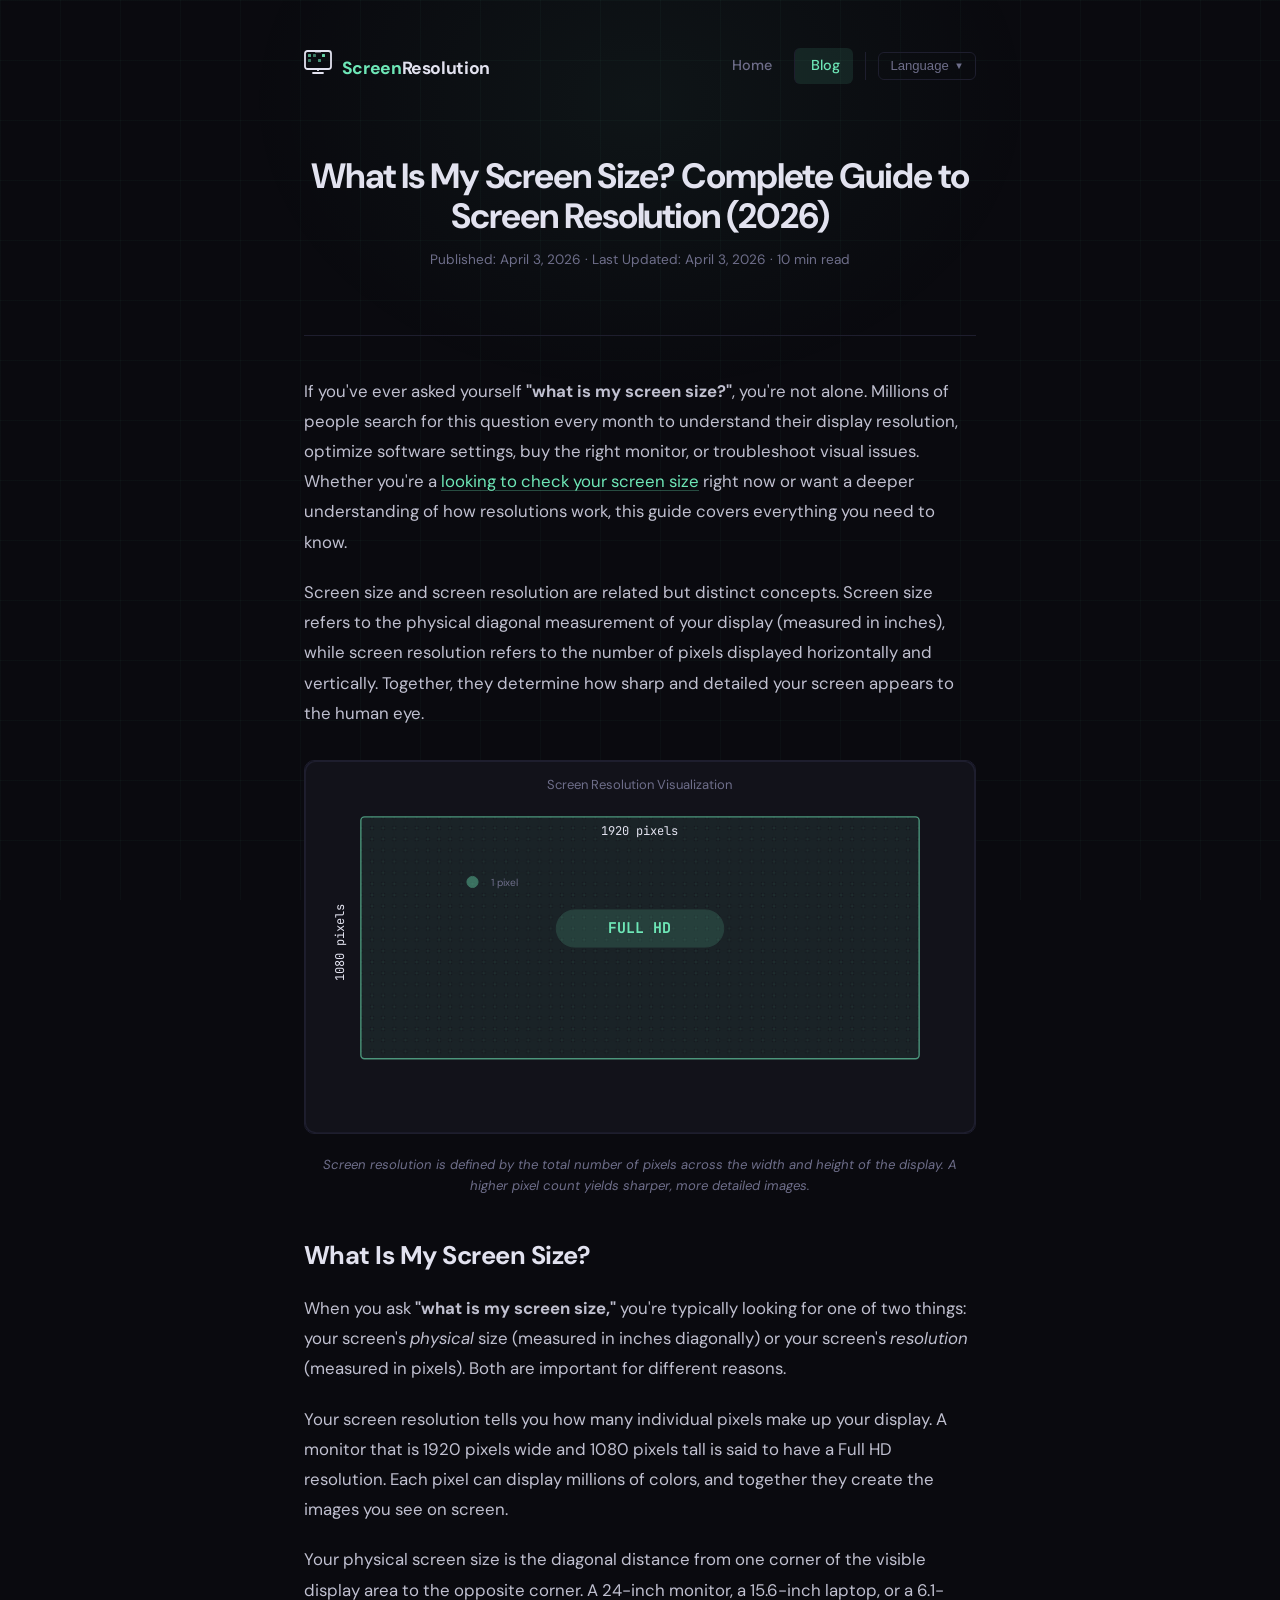
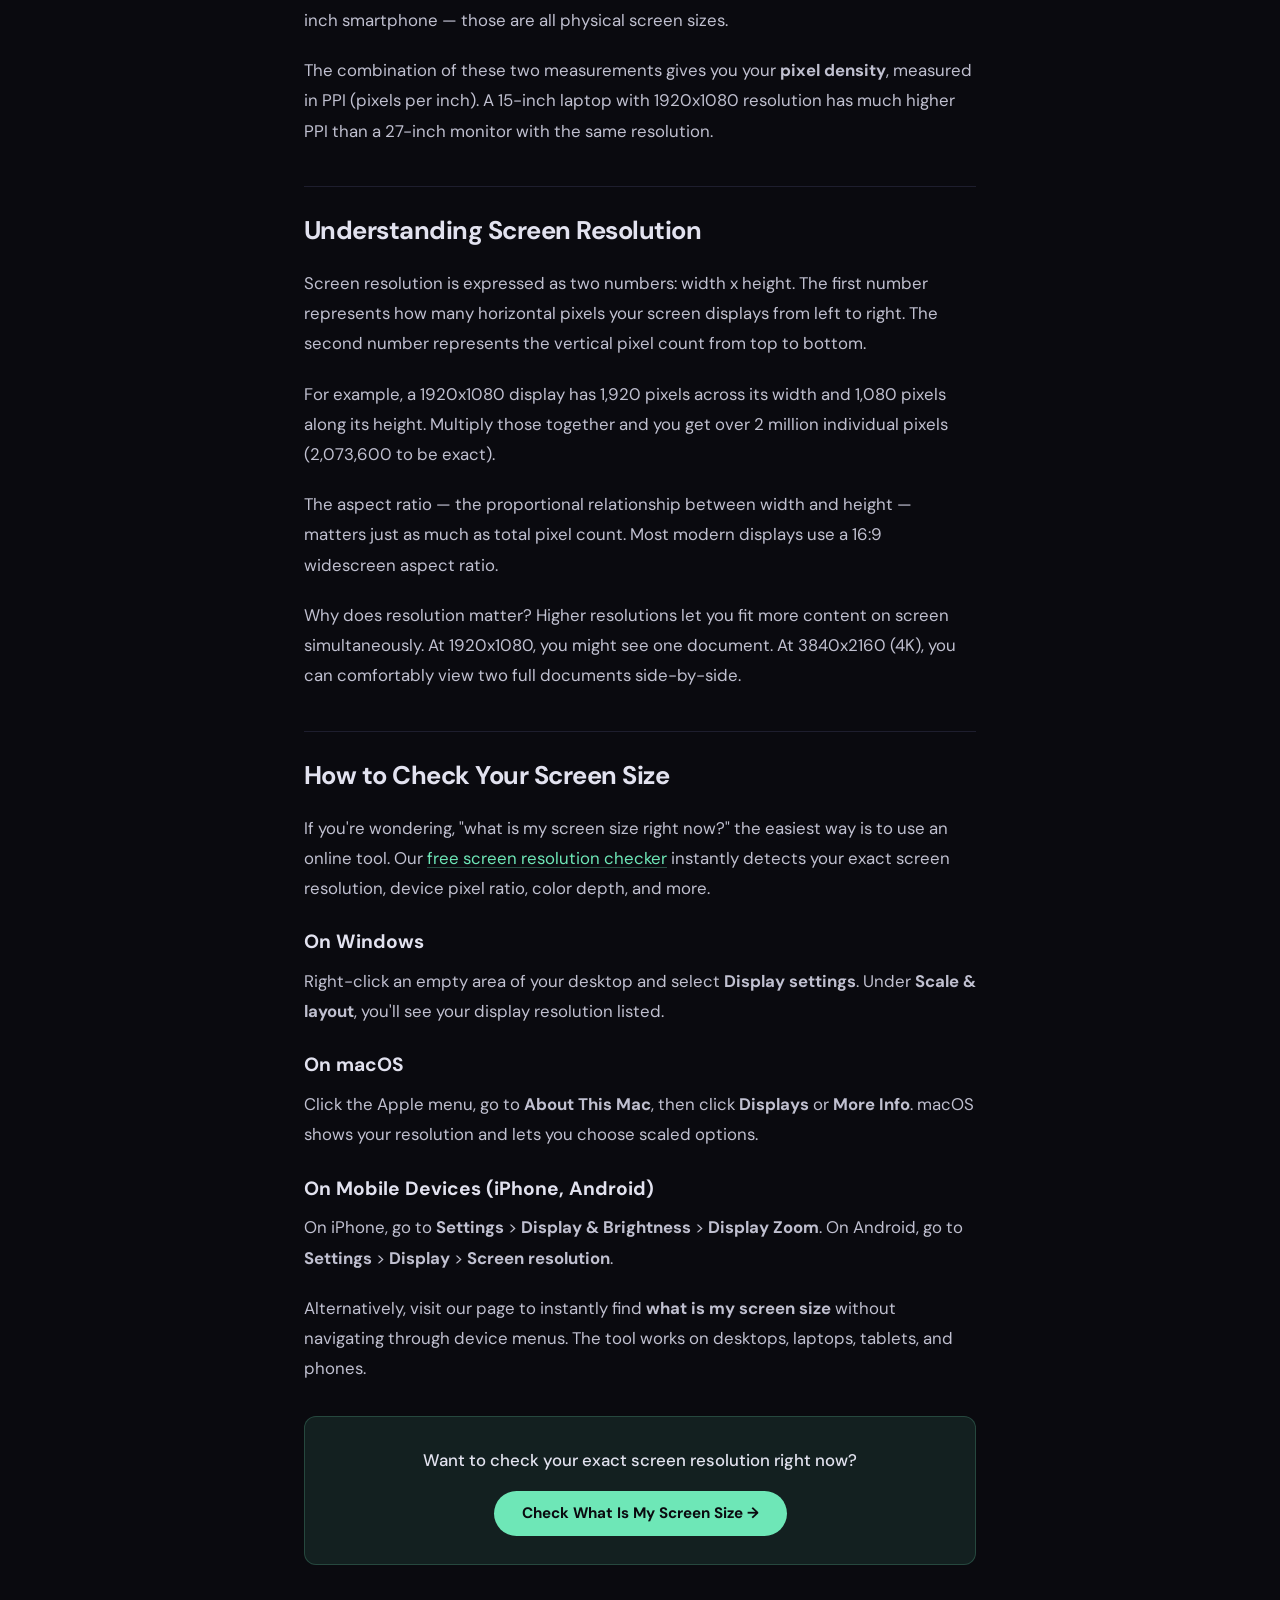
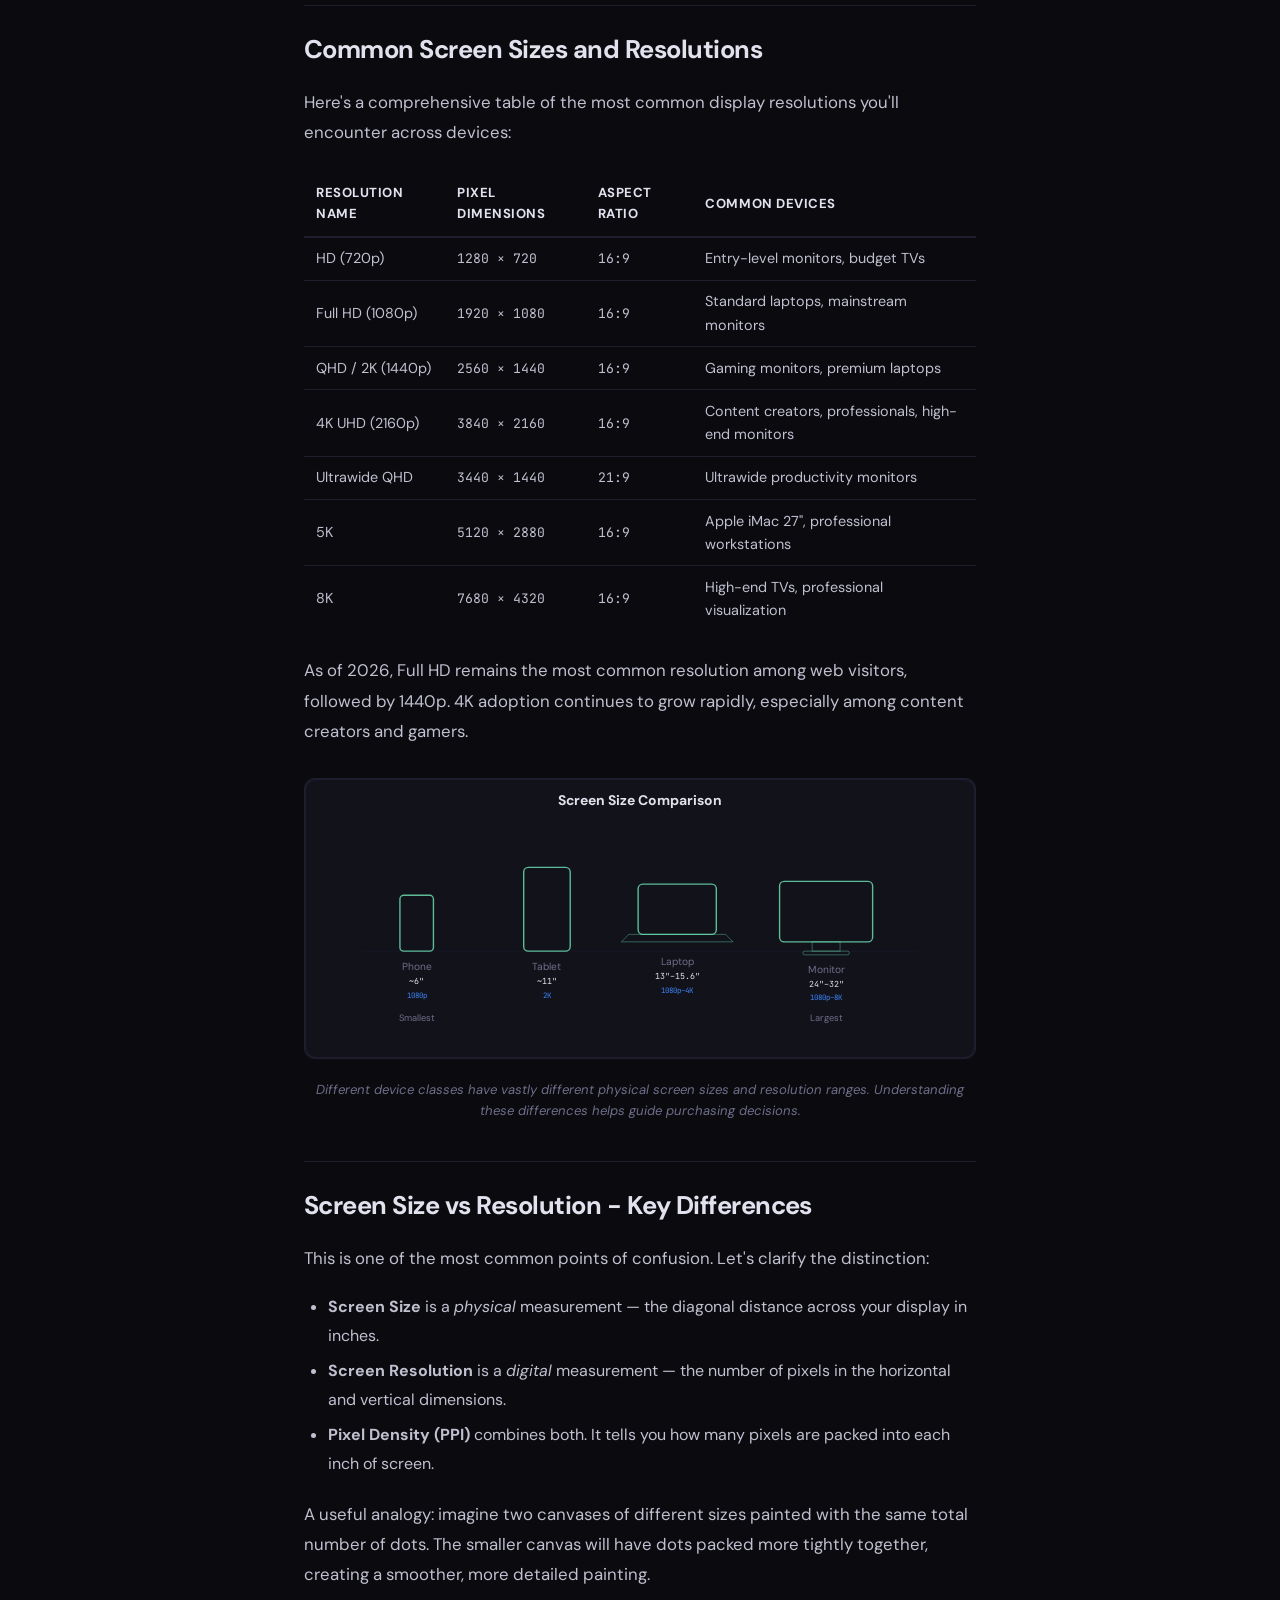
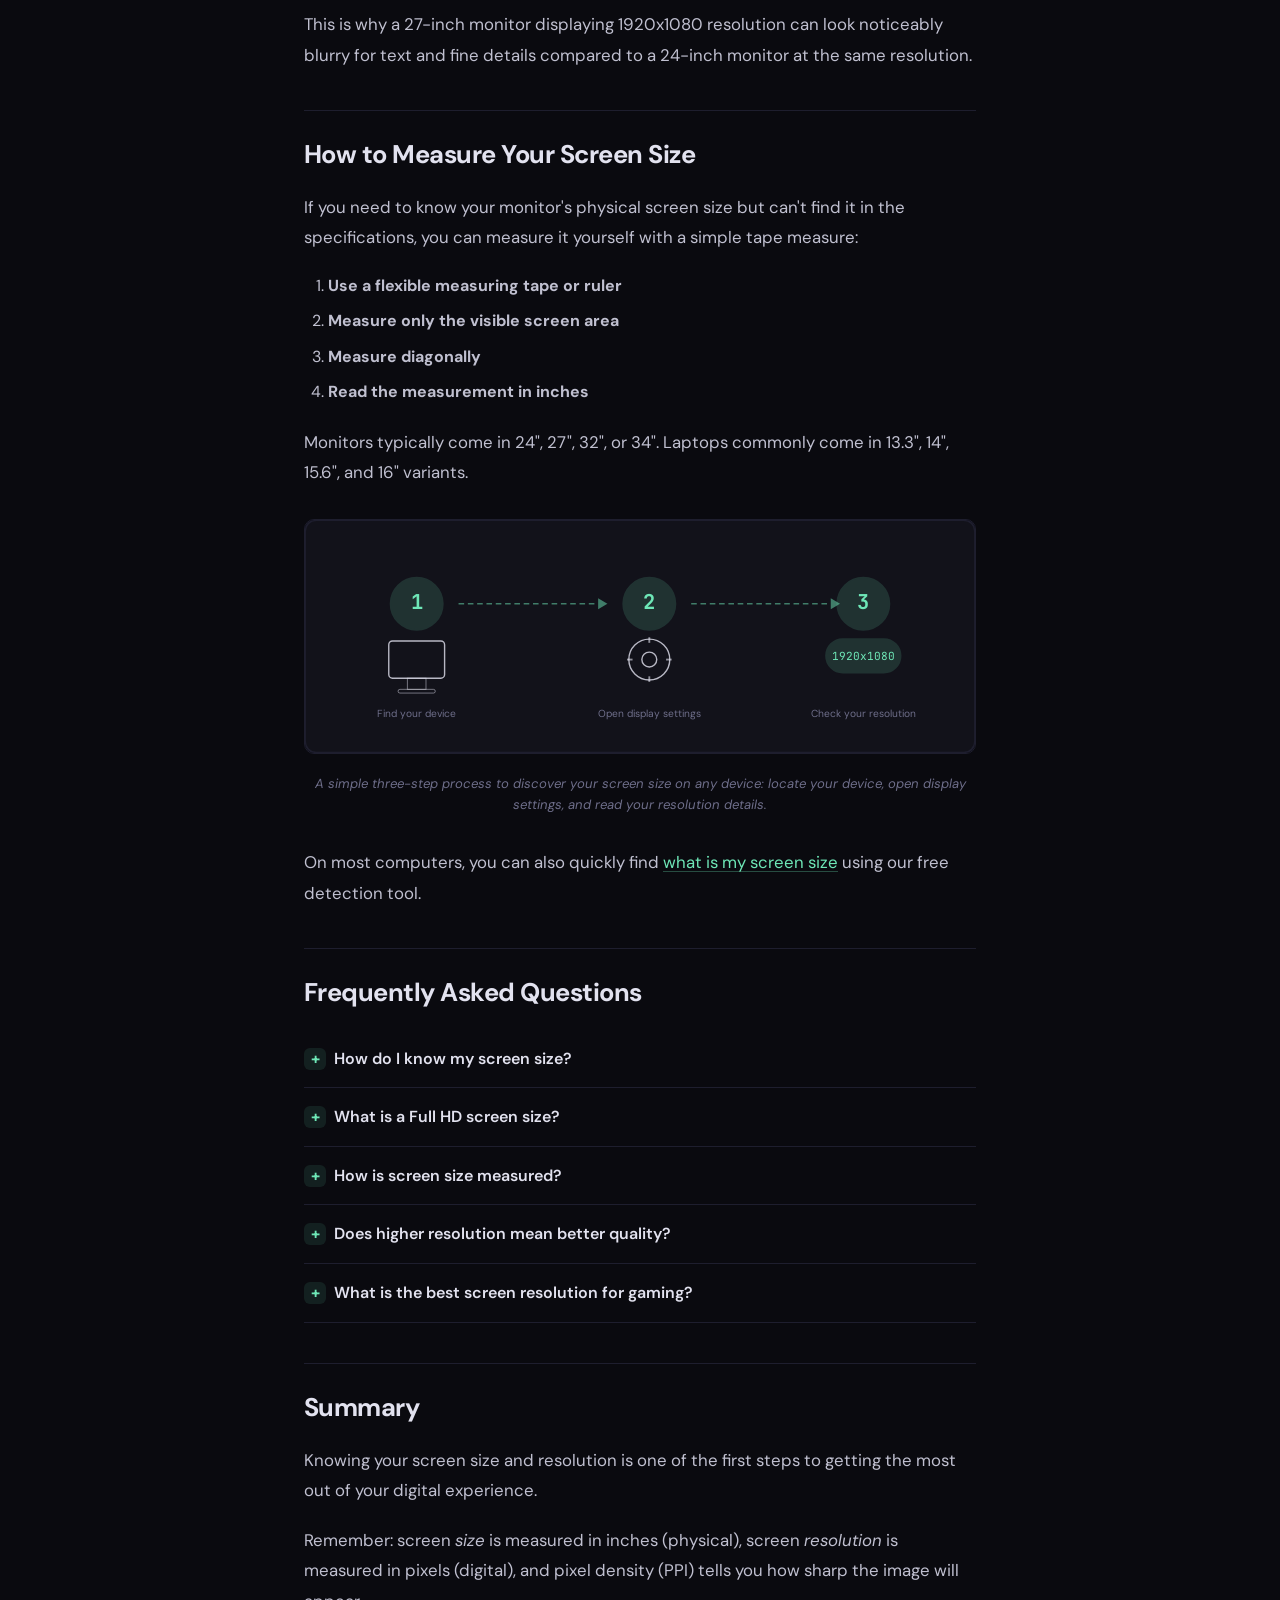
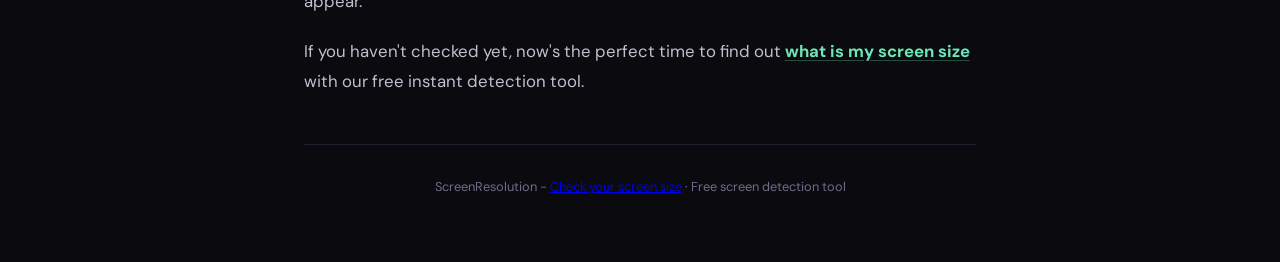
==== commit 5c27c5ee: "add ads" ====
--- a/blog.html
+++ b/blog.html
@@ -1,24 +1,44 @@
 <!DOCTYPE html>
 <html lang="en">
+
 <head>
-<meta charset="UTF-8">
-<meta name="viewport" content="width=device-width, initial-scale=1.0">
-<title data-i18n="meta.title">What Is My Screen Size? How to Check &amp; Common Sizes (2026)</title>
-<meta name="description" data-i18n="meta.description" content="Find out what is my screen size instantly. Learn how to check your screen resolution, understand common screen sizes, and measure your display diagonal.">
-<link rel="canonical" href="blog.html">
-<link rel="icon" type="image/svg+xml" href="favicon.svg">
-<meta name="robots" content="index, follow">
-<meta property="og:title" data-i18n="blog.og.title" content="What Is My Screen Size? How to Check &amp; Common Sizes">
-<meta property="og:description" data-i18n="blog.og.description" content="Find your screen size instantly. Learn how screen resolution works, common screen sizes, and measurement guide.">
-<meta property="og:type" content="article">
-<meta property="og:url" content="blog.html">
-<meta property="og:site_name" content="ScreenResolution">
-<meta name="twitter:card" content="summary_large_image">
-<meta name="twitter:title" data-i18n="blog.twitter.title" content="What Is My Screen Size? How to Check &amp; Common Sizes">
-<link rel="preconnect" href="https://fonts.googleapis.com">
-<link href="https://fonts.googleapis.com/css2?family=JetBrains+Mono:wght@400;700&family=DM+Sans:wght@400;500;700&family=Georgia&display=swap" rel="stylesheet">
-<link rel="stylesheet" href="css/style.css">
-<script type="application/ld+json">
+  <meta charset="UTF-8">
+  <meta name="viewport" content="width=device-width, initial-scale=1.0">
+  <title data-i18n="meta.title">What Is My Screen Size? How to Check &amp; Common Sizes (2026)</title>
+  <meta name="description" data-i18n="meta.description"
+    content="Find out what is my screen size instantly. Learn how to check your screen resolution, understand common screen sizes, and measure your display diagonal.">
+  <link rel="canonical" href="blog.html">
+  <link rel="icon" type="image/svg+xml" href="favicon.svg">
+  <meta name="robots" content="index, follow">
+  <meta property="og:title" data-i18n="blog.og.title" content="What Is My Screen Size? How to Check &amp; Common Sizes">
+  <meta property="og:description" data-i18n="blog.og.description"
+    content="Find your screen size instantly. Learn how screen resolution works, common screen sizes, and measurement guide.">
+  <meta property="og:type" content="article">
+  <meta property="og:url" content="blog.html">
+  <meta property="og:site_name" content="ScreenResolution">
+  <meta name="twitter:card" content="summary_large_image">
+  <meta name="twitter:title" data-i18n="blog.twitter.title"
+    content="What Is My Screen Size? How to Check &amp; Common Sizes">
+  <link rel="preconnect" href="https://fonts.googleapis.com">
+  <link
+    href="https://fonts.googleapis.com/css2?family=JetBrains+Mono:wght@400;700&family=DM+Sans:wght@400;500;700&family=Georgia&display=swap"
+    rel="stylesheet">
+  <link rel="stylesheet" href="css/style.css">
+  <style>
+    .kakao-ad-left,
+    .kakao-ad-right {
+      position: fixed;
+      top: 50%;
+      transform: translateY(-50%);
+      z-index: 9999;
+    }
+    .kakao-ad-left { left: 10px; }
+    .kakao-ad-right { right: 10px; }
+    @media (max-width: 1200px) {
+      .kakao-ad-left, .kakao-ad-right { display: none; }
+    }
+  </style>
+  <script type="application/ld+json">
 {
   "@context": "https://schema.org",
   "@type": "Article",
@@ -34,322 +54,436 @@
 }
 </script>
 </head>
+
 <body>
 
-<div class="container">
-  <!-- Navbar -->
-  <nav class="navbar">
-    <a href="index.html" class="logo">
-      <svg class="logo-icon" width="28" height="24" viewBox="0 0 28 24" fill="none" xmlns="http://www.w3.org/2000/svg" style="margin-right:6px;flex-shrink:0;">
-        <rect x="1" y="1" width="26" height="18" rx="2.5" stroke="currentColor" stroke-width="1.8"/>
-        <rect x="11" y="1" width="6" height="2" fill="currentColor" opacity="0.4" rx="0.5"/>
-        <line x1="14" y1="21" x2="14" y2="19" stroke="currentColor" stroke-width="1.8"/>
-        <line x1="9" y1="23" x2="19" y2="23" stroke="currentColor" stroke-width="1.8" stroke-linecap="round"/>
-        <rect x="4" y="4" width="3" height="3" rx="0.5" fill="var(--accent)" opacity="0.7"/>
-        <rect x="9" y="4" width="3" height="3" rx="0.5" fill="var(--accent)" opacity="0.5"/>
-        <rect x="4" y="9" width="3" height="3" rx="0.5" fill="var(--accent)" opacity="0.5"/>
-        <rect x="18" y="4" width="3" height="3" rx="0.5" fill="var(--accent)" opacity="0.9"/>
-        <rect x="14" y="9" width="3" height="3" rx="0.5" fill="var(--accent)" opacity="0.6"/>
-      </svg>
-      <span>Screen</span>Resolution
-    </a>
-    <div class="nav-links">
-      <a href="index.html" class="nav-link" data-i18n="nav.home">Home</a>
-      <a href="blog.html" class="nav-link active" data-i18n="nav.blog">Blog</a>
-      <div class="lang-switcher">
-        <button class="lang-btn" id="langBtn" aria-label="Switch language">
-          <span data-i18n="lang.current">Language</span>
-          <span class="arrow">&#9660;</span>
-        </button>
-        <div class="lang-dropdown" id="langDropdown">
-          <button class="lang-option" data-lang="en">English <span class="check">&#10003;</span></button>
-          <button class="lang-option" data-lang="ko">한국어 <span class="check">&#10003;</span></button>
+  <div class="container">
+    <!-- Navbar -->
+    <nav class="navbar">
+      <a href="index.html" class="logo">
+        <svg class="logo-icon" width="28" height="24" viewBox="0 0 28 24" fill="none" xmlns="http://www.w3.org/2000/svg"
+          style="margin-right:6px;flex-shrink:0;">
+          <rect x="1" y="1" width="26" height="18" rx="2.5" stroke="currentColor" stroke-width="1.8" />
+          <rect x="11" y="1" width="6" height="2" fill="currentColor" opacity="0.4" rx="0.5" />
+          <line x1="14" y1="21" x2="14" y2="19" stroke="currentColor" stroke-width="1.8" />
+          <line x1="9" y1="23" x2="19" y2="23" stroke="currentColor" stroke-width="1.8" stroke-linecap="round" />
+          <rect x="4" y="4" width="3" height="3" rx="0.5" fill="var(--accent)" opacity="0.7" />
+          <rect x="9" y="4" width="3" height="3" rx="0.5" fill="var(--accent)" opacity="0.5" />
+          <rect x="4" y="9" width="3" height="3" rx="0.5" fill="var(--accent)" opacity="0.5" />
+          <rect x="18" y="4" width="3" height="3" rx="0.5" fill="var(--accent)" opacity="0.9" />
+          <rect x="14" y="9" width="3" height="3" rx="0.5" fill="var(--accent)" opacity="0.6" />
+        </svg>
+        <span>Screen</span>Resolution
+      </a>
+      <div class="nav-links">
+        <a href="index.html" class="nav-link" data-i18n="nav.home">Home</a>
+        <a href="blog.html" class="nav-link active" data-i18n="nav.blog">Blog</a>
+        <div class="lang-switcher">
+          <button class="lang-btn" id="langBtn" aria-label="Switch language">
+            <span data-i18n="lang.current">Language</span>
+            <span class="arrow">&#9660;</span>
+          </button>
+          <div class="lang-dropdown" id="langDropdown">
+            <button class="lang-option" data-lang="en">English <span class="check">&#10003;</span></button>
+            <button class="lang-option" data-lang="ko">한국어 <span class="check">&#10003;</span></button>
+          </div>
         </div>
       </div>
-    </div>
-  </nav>
-
-  <main>
-    <header class="article-header">
-      <h1 data-i18n="blog.h1">What Is My Screen Size? Complete Guide to Screen Resolution (2026)</h1>
-      <p class="article-meta" data-i18n="blog.meta.text">Published: April 3, 2026 &middot; Last Updated: April 3, 2026 &middot; 10 min read</p>
-    </header>
-
-    <hr class="divider">
-
-    <article class="article-content">
-
-      <p data-i18n="blog.p.intro1">If you've ever asked yourself <strong>"what is my screen size?"</strong>, you're not alone. Millions of people search for this question every month to understand their display resolution, optimize software settings, buy the right monitor, or troubleshoot visual issues. Whether you're a <a href="index.html">looking to check your screen size</a> right now or want a deeper understanding of how resolutions work, this guide covers everything you need to know.</p>
-      <p data-i18n="blog.p.intro2">Screen size and screen resolution are related but distinct concepts. Screen size refers to the physical diagonal measurement of your display (measured in inches), while screen resolution refers to the number of pixels displayed horizontally and vertically. Together, they determine how sharp and detailed your screen appears to the human eye.</p>
-
-      <!-- Image 1 -->
-      <figure>
-        <svg xmlns="http://www.w3.org/2000/svg" viewBox="0 0 720 400" role="img" aria-label="Illustration of screen resolution showing a 1920x1080 grid of individual pixels on a monitor display" title="Screen Resolution Pixel Grid">
-          <rect width="720" height="400" rx="12" fill="#12121a" stroke="#1e1e2e" stroke-width="2"/>
-          <text x="360" y="30" text-anchor="middle" fill="#6e6e8a" font-family="DM Sans, sans-serif" font-size="14" data-i18n="blog.img.resolution_title">Screen Resolution Visualization</text>
-          <defs>
-            <pattern id="px" width="12" height="12" patternUnits="userSpaceOnUse">
-              <rect width="12" height="12" fill="none" stroke="#6ee7b7" stroke-width="0.5" opacity="0.3"/>
-              <rect x="1" y="1" width="10" height="10" fill="#6ee7b7" opacity="0.08" rx="2"/>
-            </pattern>
-          </defs>
-          <rect x="60" y="60" width="600" height="260" fill="url(#px)" rx="4"/>
-          <rect x="60" y="60" width="600" height="260" fill="none" stroke="#6ee7b7" stroke-width="1.5" opacity="0.6" rx="4"/>
-          <text x="360" y="80" text-anchor="middle" fill="#e2e2ef" font-family="JetBrains Mono, monospace" font-size="13">1920 pixels</text>
-          <text x="42" y="195" text-anchor="middle" fill="#e2e2ef" font-family="JetBrains Mono, monospace" font-size="13" transform="rotate(-90 42 195)">1080 pixels</text>
-          <rect x="270" y="160" width="180" height="40" rx="20" fill="#6ee7b7" opacity="0.15" stroke="#6ee7b7" stroke-width="1"/>
-          <text x="360" y="185" text-anchor="middle" fill="#6ee7b7" font-family="JetBrains Mono, monospace" font-size="16" font-weight="bold">FULL HD</text>
-          <circle cx="180" cy="130" r="6" fill="#6ee7b7" opacity="0.4" stroke="#6ee7b7" stroke-width="1"/>
-          <text x="200" y="134" fill="#6e6e8a" font-family="DM Sans, sans-serif" font-size="11">1 pixel</text>
-        </svg>
-        <figcaption data-i18n="blog.figcap.resolution">Screen resolution is defined by the total number of pixels across the width and height of the display. A higher pixel count yields sharper, more detailed images.</figcaption>
-      </figure>
-
-      <h2 data-i18n="blog.h2.whatis">What Is My Screen Size?</h2>
-      <p data-i18n="blog.p.whatis1">When you ask <strong>"what is my screen size,"</strong> you're typically looking for one of two things: your screen's <em>physical</em> size (measured in inches diagonally) or your screen's <em>resolution</em> (measured in pixels). Both are important for different reasons.</p>
-      <p data-i18n="blog.p.whatis2">Your screen resolution tells you how many individual pixels make up your display. A monitor that is 1920 pixels wide and 1080 pixels tall is said to have a Full HD resolution. Each pixel can display millions of colors, and together they create the images you see on screen.</p>
-      <p data-i18n="blog.p.whatis3">Your physical screen size is the diagonal distance from one corner of the visible display area to the opposite corner. A 24-inch monitor, a 15.6-inch laptop, or a 6.1-inch smartphone — those are all physical screen sizes.</p>
-      <p data-i18n="blog.p.whatis4">The combination of these two measurements gives you your <strong>pixel density</strong>, measured in PPI (pixels per inch). A 15-inch laptop with 1920x1080 resolution has much higher PPI than a 27-inch monitor with the same resolution.</p>
-
-      <h2 data-i18n="blog.h2.resolution">Understanding Screen Resolution</h2>
-      <p data-i18n="blog.p.res1">Screen resolution is expressed as two numbers: width x height. The first number represents how many horizontal pixels your screen displays from left to right. The second number represents the vertical pixel count from top to bottom.</p>
-      <p data-i18n="blog.p.res2">For example, a 1920x1080 display has 1,920 pixels across its width and 1,080 pixels along its height. Multiply those together and you get over 2 million individual pixels (2,073,600 to be exact).</p>
-      <p data-i18n="blog.p.res3">The aspect ratio — the proportional relationship between width and height — matters just as much as total pixel count. Most modern displays use a 16:9 widescreen aspect ratio.</p>
-      <p data-i18n="blog.p.res4">Why does resolution matter? Higher resolutions let you fit more content on screen simultaneously. At 1920x1080, you might see one document. At 3840x2160 (4K), you can comfortably view two full documents side-by-side.</p>
-
-      <h2 data-i18n="blog.h2.howto">How to Check Your Screen Size</h2>
-      <p data-i18n="blog.p.howto1">If you're wondering, "what is my screen size right now?" the easiest way is to use an online tool. Our <a href="index.html">free screen resolution checker</a> instantly detects your exact screen resolution, device pixel ratio, color depth, and more.</p>
-
-      <h3 data-i18n="blog.h3.windows">On Windows</h3>
-      <p data-i18n="blog.p.windows">Right-click an empty area of your desktop and select <strong>Display settings</strong>. Under <strong>Scale &amp; layout</strong>, you'll see your display resolution listed.</p>
-
-      <h3 data-i18n="blog.h3.macos">On macOS</h3>
-      <p data-i18n="blog.p.macos">Click the Apple menu, go to <strong>About This Mac</strong>, then click <strong>Displays</strong> or <strong>More Info</strong>. macOS shows your resolution and lets you choose scaled options.</p>
-
-      <h3 data-i18n="blog.h3.mobile">On Mobile Devices (iPhone, Android)</h3>
-      <p data-i18n="blog.p.mobile">On iPhone, go to <strong>Settings</strong> &gt; <strong>Display &amp; Brightness</strong> &gt; <strong>Display Zoom</strong>. On Android, go to <strong>Settings</strong> &gt; <strong>Display</strong> &gt; <strong>Screen resolution</strong>.</p>
-
-      <p data-i18n="blog.p.howto2">Alternatively, visit our page to instantly find <strong>what is my screen size</strong> without navigating through device menus. The tool works on desktops, laptops, tablets, and phones.</p>
-
-      <!-- CTA -->
-      <aside class="cta-box">
-        <p data-i18n="blog.cta.text">Want to check your exact screen resolution right now?</p>
-        <a href="index.html" class="cta-button" data-i18n="blog.cta.button">Check What Is My Screen Size &rarr;</a>
-      </aside>
-
-      <!-- Common Screen Sizes Table -->
-      <h2 data-i18n="blog.h2.common">Common Screen Sizes and Resolutions</h2>
-      <p data-i18n="blog.p.common_intro">Here's a comprehensive table of the most common display resolutions you'll encounter across devices:</p>
-
-      <table class="data-table">
-        <thead>
-          <tr>
-            <th data-i18n="blog.common.table_name">Resolution Name</th>
-            <th data-i18n="blog.common.table_dim">Pixel Dimensions</th>
-            <th data-i18n="blog.common.table_aspect">Aspect Ratio</th>
-            <th data-i18n="blog.common.table_devices">Common Devices</th>
-          </tr>
-        </thead>
-        <tbody>
-          <tr>
-            <td data-i18n="blog.common.hd">HD (720p)</td>
-            <td class="mono">1280 &times; 720</td>
-            <td class="mono">16:9</td>
-            <td data-i18n="blog.common.hd_devices">Entry-level monitors, budget TVs</td>
-          </tr>
-          <tr>
-            <td data-i18n="blog.common.fhd">Full HD (1080p)</td>
-            <td class="mono">1920 &times; 1080</td>
-            <td class="mono">16:9</td>
-            <td data-i18n="blog.common.fhd_devices">Standard laptops, mainstream monitors</td>
-          </tr>
-          <tr>
-            <td data-i18n="blog.common.qhd">QHD / 2K (1440p)</td>
-            <td class="mono">2560 &times; 1440</td>
-            <td class="mono">16:9</td>
-            <td data-i18n="blog.common.qhd_devices">Gaming monitors, premium laptops</td>
-          </tr>
-          <tr>
-            <td data-i18n="blog.common.uhd">4K UHD (2160p)</td>
-            <td class="mono">3840 &times; 2160</td>
-            <td class="mono">16:9</td>
-            <td data-i18n="blog.common.uhd_devices">Content creators, professionals, high-end monitors</td>
-          </tr>
-          <tr>
-            <td data-i18n="blog.common.ultrawide">Ultrawide QHD</td>
-            <td class="mono">3440 &times; 1440</td>
-            <td class="mono">21:9</td>
-            <td data-i18n="blog.common.ultrawide_devices">Ultrawide productivity monitors</td>
-          </tr>
-          <tr>
-            <td data-i18n="blog.common.fivek">5K</td>
-            <td class="mono">5120 &times; 2880</td>
-            <td class="mono">16:9</td>
-            <td data-i18n="blog.common.fivek_devices">Apple iMac 27", professional workstations</td>
-          </tr>
-          <tr>
-            <td data-i18n="blog.common.eightk">8K</td>
-            <td class="mono">7680 &times; 4320</td>
-            <td class="mono">16:9</td>
-            <td data-i18n="blog.common.eightk_devices">High-end TVs, professional visualization</td>
-          </tr>
-        </tbody>
-      </table>
-
-      <p data-i18n="blog.p.common_outro">As of 2026, Full HD remains the most common resolution among web visitors, followed by 1440p. 4K adoption continues to grow rapidly, especially among content creators and gamers.</p>
-
-      <!-- Image 2 -->
-      <figure>
-        <svg xmlns="http://www.w3.org/2000/svg" viewBox="0 0 720 300" role="img" aria-label="Comparison chart showing different screen sizes from mobile phone to large desktop monitors with their resolution labels" title="Screen Size Comparison">
-          <rect width="720" height="300" rx="12" fill="#12121a" stroke="#1e1e2e" stroke-width="2"/>
-          <text x="360" y="28" text-anchor="middle" fill="#e2e2ef" font-family="DM Sans, sans-serif" font-size="15" font-weight="bold">Screen Size Comparison</text>
-          <!-- Baseline -->
-          <line x1="60" y1="185" x2="660" y2="185" stroke="#1e1e2e" stroke-width="1" opacity="0.6"/>
-
-          <!-- Phone (60px tall) -->
-          <g transform="translate(120, 0)">
-            <rect x="-18" y="125" width="36" height="60" rx="4" fill="none" stroke="#6ee7b7" stroke-width="1.5" opacity="0.8"/>
-            <text x="0" y="205" text-anchor="middle" fill="#6e6e8a" font-family="DM Sans, sans-serif" font-size="11">Phone</text>
-            <text x="0" y="220" text-anchor="middle" fill="#e2e2ef" font-family="JetBrains Mono, monospace" font-size="9">~6"</text>
-            <text x="0" y="235" text-anchor="middle" fill="#3b82f6" font-family="JetBrains Mono, monospace" font-size="8">1080p</text>
-          </g>
-
-          <!-- Tablet (90px tall) -->
-          <g transform="translate(260, 0)">
-            <rect x="-25" y="95" width="50" height="90" rx="5" fill="none" stroke="#6ee7b7" stroke-width="1.5" opacity="0.8"/>
-            <text x="0" y="205" text-anchor="middle" fill="#6e6e8a" font-family="DM Sans, sans-serif" font-size="11">Tablet</text>
-            <text x="0" y="220" text-anchor="middle" fill="#e2e2ef" font-family="JetBrains Mono, monospace" font-size="9">~11"</text>
-            <text x="0" y="235" text-anchor="middle" fill="#3b82f6" font-family="JetBrains Mono, monospace" font-size="8">2K</text>
-          </g>
-
-          <!-- Laptop (72px screen + base) -->
-          <g transform="translate(400, 0)">
-            <rect x="-42" y="113" width="84" height="54" rx="5" fill="none" stroke="#6ee7b7" stroke-width="1.5" opacity="0.8"/>
-            <path d="M-52 167 L52 167 L60 175 L-60 175 Z" fill="none" stroke="#6ee7b7" stroke-width="1" opacity="0.4"/>
-            <text x="0" y="200" text-anchor="middle" fill="#6e6e8a" font-family="DM Sans, sans-serif" font-size="11">Laptop</text>
-            <text x="0" y="215" text-anchor="middle" fill="#e2e2ef" font-family="JetBrains Mono, monospace" font-size="9">13"–15.6"</text>
-            <text x="0" y="230" text-anchor="middle" fill="#3b82f6" font-family="JetBrains Mono, monospace" font-size="8">1080p–4K</text>
-          </g>
-
-          <!-- Monitor (75px screen + stand) -->
-          <g transform="translate(560, 0)">
-            <rect x="-50" y="110" width="100" height="65" rx="5" fill="none" stroke="#6ee7b7" stroke-width="1.5" opacity="0.8"/>
-            <rect x="-15" y="175" width="30" height="10" fill="none" stroke="#6ee7b7" stroke-width="1" opacity="0.4"/>
-            <rect x="-25" y="185" width="50" height="4" rx="2" fill="none" stroke="#6ee7b7" stroke-width="1" opacity="0.4"/>
-            <text x="0" y="208" text-anchor="middle" fill="#6e6e8a" font-family="DM Sans, sans-serif" font-size="11">Monitor</text>
-            <text x="0" y="223" text-anchor="middle" fill="#e2e2ef" font-family="JetBrains Mono, monospace" font-size="9">24"–32"</text>
-            <text x="0" y="238" text-anchor="middle" fill="#3b82f6" font-family="JetBrains Mono, monospace" font-size="8">1080p–8K</text>
-          </g>
-
-          <!-- Labels -->
-          <text x="120" y="260" text-anchor="middle" fill="#6e6e8a" font-family="DM Sans, sans-serif" font-size="10">Smallest</text>
-          <text x="560" y="260" text-anchor="middle" fill="#6e6e8a" font-family="DM Sans, sans-serif" font-size="10">Largest</text>
-        </svg>
-        <figcaption data-i18n="blog.figcap.comparison">Different device classes have vastly different physical screen sizes and resolution ranges. Understanding these differences helps guide purchasing decisions.</figcaption>
-      </figure>
-
-      <!-- Screen Size vs Resolution -->
-      <h2 data-i18n="blog.h2.vs">Screen Size vs Resolution &mdash; Key Differences</h2>
-      <p data-i18n="blog.p.vs_intro">This is one of the most common points of confusion. Let's clarify the distinction:</p>
-      <ul>
-        <li data-i18n="blog.li.vs_size"><strong>Screen Size</strong> is a <em>physical</em> measurement — the diagonal distance across your display in inches.</li>
-        <li data-i18n="blog.li.vs_res"><strong>Screen Resolution</strong> is a <em>digital</em> measurement — the number of pixels in the horizontal and vertical dimensions.</li>
-        <li data-i18n="blog.li.vs_ppi"><strong>Pixel Density (PPI)</strong> combines both. It tells you how many pixels are packed into each inch of screen.</li>
-      </ul>
-      <p data-i18n="blog.p.vs_analogy">A useful analogy: imagine two canvases of different sizes painted with the same total number of dots. The smaller canvas will have dots packed more tightly together, creating a smoother, more detailed painting.</p>
-      <p data-i18n="blog.p.vs_importance">This is why a 27-inch monitor displaying 1920x1080 resolution can look noticeably blurry for text and fine details compared to a 24-inch monitor at the same resolution.</p>
-
-      <!-- How to Measure -->
-      <h2 data-i18n="blog.h2.measure">How to Measure Your Screen Size</h2>
-      <p data-i18n="blog.p.measure_intro">If you need to know your monitor's physical screen size but can't find it in the specifications, you can measure it yourself with a simple tape measure:</p>
-      <ol>
-        <li data-i18n="blog.oli.measure1"><strong>Use a flexible measuring tape or ruler</strong></li>
-        <li data-i18n="blog.oli.measure2"><strong>Measure only the visible screen area</strong></li>
-        <li data-i18n="blog.oli.measure3"><strong>Measure diagonally</strong></li>
-        <li data-i18n="blog.oli.measure4"><strong>Read the measurement in inches</strong></li>
-      </ol>
-      <p data-i18n="blog.p.measure_outro">Monitors typically come in 24", 27", 32", or 34". Laptops commonly come in 13.3", 14", 15.6", and 16" variants.</p>
-
-      <!-- Image 3 -->
-      <figure>
-        <svg xmlns="http://www.w3.org/2000/svg" viewBox="0 0 720 250" role="img" aria-label="Step by step visual guide showing how to find what is my screen size on Windows, macOS, and mobile devices" title="How to Check Your Screen Size">
-          <rect width="720" height="250" rx="12" fill="#12121a" stroke="#1e1e2e" stroke-width="2"/>
-          <circle cx="120" cy="90" r="28" fill="#6ee7b7" opacity="0.15" stroke="#6ee7b7" stroke-width="2"/>
-          <text x="120" y="96" text-anchor="middle" fill="#6ee7b7" font-family="JetBrains Mono, monospace" font-size="22" font-weight="bold">1</text>
-          <rect x="90" y="130" width="60" height="40" rx="4" fill="none" stroke="#e2e2ef" stroke-width="1.5" opacity="0.8"/>
-          <rect x="110" y="170" width="20" height="12" fill="none" stroke="#e2e2ef" stroke-width="1" opacity="0.5"/>
-          <rect x="100" y="182" width="40" height="4" rx="2" fill="none" stroke="#e2e2ef" stroke-width="1" opacity="0.5"/>
-          <text x="120" y="212" text-anchor="middle" fill="#6e6e8a" font-family="DM Sans, sans-serif" font-size="11">Find your device</text>
-          <line x1="165" y1="90" x2="315" y2="90" stroke="#6ee7b7" stroke-width="1.5" stroke-dasharray="6,4" opacity="0.5"/>
-          <polygon points="315,84 325,90 315,96" fill="#6ee7b7" opacity="0.5"/>
-          <circle cx="370" cy="90" r="28" fill="#6ee7b7" opacity="0.15" stroke="#6ee7b7" stroke-width="2"/>
-          <text x="370" y="96" text-anchor="middle" fill="#6ee7b7" font-family="JetBrains Mono, monospace" font-size="22" font-weight="bold">2</text>
-          <circle cx="370" cy="150" r="22" fill="none" stroke="#e2e2ef" stroke-width="1.5" opacity="0.8"/>
-          <circle cx="370" cy="150" r="8" fill="none" stroke="#e2e2ef" stroke-width="1.5" opacity="0.8"/>
-          <line x1="370" y1="126" x2="370" y2="132" stroke="#e2e2ef" stroke-width="2" opacity="0.6"/>
-          <line x1="370" y1="168" x2="370" y2="174" stroke="#e2e2ef" stroke-width="2" opacity="0.6"/>
-          <line x1="346" y1="150" x2="352" y2="150" stroke="#e2e2ef" stroke-width="2" opacity="0.6"/>
-          <line x1="388" y1="150" x2="394" y2="150" stroke="#e2e2ef" stroke-width="2" opacity="0.6"/>
-          <text x="370" y="212" text-anchor="middle" fill="#6e6e8a" font-family="DM Sans, sans-serif" font-size="11">Open display settings</text>
-          <line x1="415" y1="90" x2="565" y2="90" stroke="#6ee7b7" stroke-width="1.5" stroke-dasharray="6,4" opacity="0.5"/>
-          <polygon points="565,84 575,90 565,96" fill="#6ee7b7" opacity="0.5"/>
-          <circle cx="600" cy="90" r="28" fill="#6ee7b7" opacity="0.15" stroke="#6ee7b7" stroke-width="2"/>
-          <text x="600" y="96" text-anchor="middle" fill="#6ee7b7" font-family="JetBrains Mono, monospace" font-size="22" font-weight="bold">3</text>
-          <rect x="560" y="128" width="80" height="36" rx="18" fill="#6ee7b7" opacity="0.15" stroke="#6ee7b7" stroke-width="2"/>
-          <text x="600" y="150" text-anchor="middle" fill="#6ee7b7" font-family="JetBrains Mono, monospace" font-size="12">1920x1080</text>
-          <text x="600" y="212" text-anchor="middle" fill="#6e6e8a" font-family="DM Sans, sans-serif" font-size="11">Check your resolution</text>
-        </svg>
-        <figcaption data-i18n="blog.figcap.howto">A simple three-step process to discover your screen size on any device: locate your device, open display settings, and read your resolution details.</figcaption>
-      </figure>
-
-      <p data-i18n="blog.p.measure_link">On most computers, you can also quickly find <a href="index.html">what is my screen size</a> using our free detection tool.</p>
-
-      <!-- FAQ -->
-      <h2 data-i18n="blog.h2.faq">Frequently Asked Questions</h2>
-      <div class="faq-item">
-        <details>
-          <summary data-i18n="blog.faq.q1">How do I know my screen size?</summary>
-          <p data-i18n="blog.faq.a1">The quickest way is to use our <a href="index.html">automatic screen resolution checker</a>. It detects your resolution instantly without any setup.</p>
-        </details>
-      </div>
-      <div class="faq-item">
-        <details>
-          <summary data-i18n="blog.faq.q2">What is a Full HD screen size?</summary>
-          <p data-i18n="blog.faq.a2">Full HD (FHD) refers to a screen resolution of 1920x1080 pixels. This is currently the most common resolution for laptops, monitors, and many TVs.</p>
-        </details>
-      </div>
-      <div class="faq-item">
-        <details>
-          <summary data-i18n="blog.faq.q3">How is screen size measured?</summary>
-          <p data-i18n="blog.faq.a3">Screen size is measured as the diagonal distance from one corner of the visible display area to the opposite corner, expressed in inches.</p>
-        </details>
-      </div>
-      <div class="faq-item">
-        <details>
-          <summary data-i18n="blog.faq.q4">Does higher resolution mean better quality?</summary>
-          <p data-i18n="blog.faq.a4">Generally yes, but it depends. A higher resolution means more pixels, which can produce sharper text and finer image detail.</p>
-        </details>
-      </div>
-      <div class="faq-item">
-        <details>
-          <summary data-i18n="blog.faq.q5">What is the best screen resolution for gaming?</summary>
-          <p data-i18n="blog.faq.a5">For gaming, 1920x1080 (Full HD) at 144+ Hz is the most popular choice for competitive play because it maximizes frame rates.</p>
-        </details>
-      </div>
-
-      <!-- Summary -->
-      <h2 data-i18n="blog.h2.summary">Summary</h2>
-      <p data-i18n="blog.p.summary1">Knowing your screen size and resolution is one of the first steps to getting the most out of your digital experience.</p>
-      <p data-i18n="blog.p.summary2">Remember: screen <em>size</em> is measured in inches (physical), screen <em>resolution</em> is measured in pixels (digital), and pixel density (PPI) tells you how sharp the image will appear.</p>
-      <p data-i18n="blog.p.summary3">If you haven't checked yet, now's the perfect time to find out <a href="index.html"><strong>what is my screen size</strong></a> with our free instant detection tool.</p>
-    </article>
-  </main>
-
-  <footer class="footer">
-    <p data-i18n="footer.text2">ScreenResolution &mdash; <a href="index.html">Check your screen size</a> &middot; Free screen detection tool</p>
-  </footer>
-</div>
-
-<script src="js/i18n.js"></script>
+    </nav>
+
+    <main>
+      <header class="article-header">
+        <h1 data-i18n="blog.h1">What Is My Screen Size? Complete Guide to Screen Resolution (2026)</h1>
+        <p class="article-meta" data-i18n="blog.meta.text">Published: April 3, 2026 &middot; Last Updated: April 3, 2026
+          &middot; 10 min read</p>
+      </header>
+
+      <hr class="divider">
+
+      <article class="article-content">
+
+        <p data-i18n="blog.p.intro1">If you've ever asked yourself <strong>"what is my screen size?"</strong>, you're
+          not alone. Millions of people search for this question every month to understand their display resolution,
+          optimize software settings, buy the right monitor, or troubleshoot visual issues. Whether you're a <a
+            href="index.html">looking to check your screen size</a> right now or want a deeper understanding of how
+          resolutions work, this guide covers everything you need to know.</p>
+        <p data-i18n="blog.p.intro2">Screen size and screen resolution are related but distinct concepts. Screen size
+          refers to the physical diagonal measurement of your display (measured in inches), while screen resolution
+          refers to the number of pixels displayed horizontally and vertically. Together, they determine how sharp and
+          detailed your screen appears to the human eye.</p>
+
+        <!-- Image 1 -->
+        <figure>
+          <svg xmlns="http://www.w3.org/2000/svg" viewBox="0 0 720 400" role="img"
+            aria-label="Illustration of screen resolution showing a 1920x1080 grid of individual pixels on a monitor display"
+            title="Screen Resolution Pixel Grid">
+            <rect width="720" height="400" rx="12" fill="#12121a" stroke="#1e1e2e" stroke-width="2" />
+            <text x="360" y="30" text-anchor="middle" fill="#6e6e8a" font-family="DM Sans, sans-serif" font-size="14"
+              data-i18n="blog.img.resolution_title">Screen Resolution Visualization</text>
+            <defs>
+              <pattern id="px" width="12" height="12" patternUnits="userSpaceOnUse">
+                <rect width="12" height="12" fill="none" stroke="#6ee7b7" stroke-width="0.5" opacity="0.3" />
+                <rect x="1" y="1" width="10" height="10" fill="#6ee7b7" opacity="0.08" rx="2" />
+              </pattern>
+            </defs>
+            <rect x="60" y="60" width="600" height="260" fill="url(#px)" rx="4" />
+            <rect x="60" y="60" width="600" height="260" fill="none" stroke="#6ee7b7" stroke-width="1.5" opacity="0.6"
+              rx="4" />
+            <text x="360" y="80" text-anchor="middle" fill="#e2e2ef" font-family="JetBrains Mono, monospace"
+              font-size="13">1920 pixels</text>
+            <text x="42" y="195" text-anchor="middle" fill="#e2e2ef" font-family="JetBrains Mono, monospace"
+              font-size="13" transform="rotate(-90 42 195)">1080 pixels</text>
+            <rect x="270" y="160" width="180" height="40" rx="20" fill="#6ee7b7" opacity="0.15" stroke="#6ee7b7"
+              stroke-width="1" />
+            <text x="360" y="185" text-anchor="middle" fill="#6ee7b7" font-family="JetBrains Mono, monospace"
+              font-size="16" font-weight="bold">FULL HD</text>
+            <circle cx="180" cy="130" r="6" fill="#6ee7b7" opacity="0.4" stroke="#6ee7b7" stroke-width="1" />
+            <text x="200" y="134" fill="#6e6e8a" font-family="DM Sans, sans-serif" font-size="11">1 pixel</text>
+          </svg>
+          <figcaption data-i18n="blog.figcap.resolution">Screen resolution is defined by the total number of pixels
+            across the width and height of the display. A higher pixel count yields sharper, more detailed images.
+          </figcaption>
+        </figure>
+
+        <h2 data-i18n="blog.h2.whatis">What Is My Screen Size?</h2>
+        <p data-i18n="blog.p.whatis1">When you ask <strong>"what is my screen size,"</strong> you're typically looking
+          for one of two things: your screen's <em>physical</em> size (measured in inches diagonally) or your screen's
+          <em>resolution</em> (measured in pixels). Both are important for different reasons.</p>
+        <p data-i18n="blog.p.whatis2">Your screen resolution tells you how many individual pixels make up your display.
+          A monitor that is 1920 pixels wide and 1080 pixels tall is said to have a Full HD resolution. Each pixel can
+          display millions of colors, and together they create the images you see on screen.</p>
+        <p data-i18n="blog.p.whatis3">Your physical screen size is the diagonal distance from one corner of the visible
+          display area to the opposite corner. A 24-inch monitor, a 15.6-inch laptop, or a 6.1-inch smartphone — those
+          are all physical screen sizes.</p>
+        <p data-i18n="blog.p.whatis4">The combination of these two measurements gives you your <strong>pixel
+            density</strong>, measured in PPI (pixels per inch). A 15-inch laptop with 1920x1080 resolution has much
+          higher PPI than a 27-inch monitor with the same resolution.</p>
+
+        <h2 data-i18n="blog.h2.resolution">Understanding Screen Resolution</h2>
+        <p data-i18n="blog.p.res1">Screen resolution is expressed as two numbers: width x height. The first number
+          represents how many horizontal pixels your screen displays from left to right. The second number represents
+          the vertical pixel count from top to bottom.</p>
+        <p data-i18n="blog.p.res2">For example, a 1920x1080 display has 1,920 pixels across its width and 1,080 pixels
+          along its height. Multiply those together and you get over 2 million individual pixels (2,073,600 to be
+          exact).</p>
+        <p data-i18n="blog.p.res3">The aspect ratio — the proportional relationship between width and height — matters
+          just as much as total pixel count. Most modern displays use a 16:9 widescreen aspect ratio.</p>
+        <p data-i18n="blog.p.res4">Why does resolution matter? Higher resolutions let you fit more content on screen
+          simultaneously. At 1920x1080, you might see one document. At 3840x2160 (4K), you can comfortably view two full
+          documents side-by-side.</p>
+
+        <h2 data-i18n="blog.h2.howto">How to Check Your Screen Size</h2>
+        <p data-i18n="blog.p.howto1">If you're wondering, "what is my screen size right now?" the easiest way is to use
+          an online tool. Our <a href="index.html">free screen resolution checker</a> instantly detects your exact
+          screen resolution, device pixel ratio, color depth, and more.</p>
+
+        <h3 data-i18n="blog.h3.windows">On Windows</h3>
+        <p data-i18n="blog.p.windows">Right-click an empty area of your desktop and select <strong>Display
+            settings</strong>. Under <strong>Scale &amp; layout</strong>, you'll see your display resolution listed.</p>
+
+        <h3 data-i18n="blog.h3.macos">On macOS</h3>
+        <p data-i18n="blog.p.macos">Click the Apple menu, go to <strong>About This Mac</strong>, then click
+          <strong>Displays</strong> or <strong>More Info</strong>. macOS shows your resolution and lets you choose
+          scaled options.</p>
+
+        <h3 data-i18n="blog.h3.mobile">On Mobile Devices (iPhone, Android)</h3>
+        <p data-i18n="blog.p.mobile">On iPhone, go to <strong>Settings</strong> &gt; <strong>Display &amp;
+            Brightness</strong> &gt; <strong>Display Zoom</strong>. On Android, go to <strong>Settings</strong> &gt;
+          <strong>Display</strong> &gt; <strong>Screen resolution</strong>.</p>
+
+        <p data-i18n="blog.p.howto2">Alternatively, visit our page to instantly find <strong>what is my screen
+            size</strong> without navigating through device menus. The tool works on desktops, laptops, tablets, and
+          phones.</p>
+
+        <!-- CTA -->
+        <aside class="cta-box">
+          <p data-i18n="blog.cta.text">Want to check your exact screen resolution right now?</p>
+          <a href="index.html" class="cta-button" data-i18n="blog.cta.button">Check What Is My Screen Size &rarr;</a>
+        </aside>
+
+        <!-- Common Screen Sizes Table -->
+        <h2 data-i18n="blog.h2.common">Common Screen Sizes and Resolutions</h2>
+        <p data-i18n="blog.p.common_intro">Here's a comprehensive table of the most common display resolutions you'll
+          encounter across devices:</p>
+
+        <table class="data-table">
+          <thead>
+            <tr>
+              <th data-i18n="blog.common.table_name">Resolution Name</th>
+              <th data-i18n="blog.common.table_dim">Pixel Dimensions</th>
+              <th data-i18n="blog.common.table_aspect">Aspect Ratio</th>
+              <th data-i18n="blog.common.table_devices">Common Devices</th>
+            </tr>
+          </thead>
+          <tbody>
+            <tr>
+              <td data-i18n="blog.common.hd">HD (720p)</td>
+              <td class="mono">1280 &times; 720</td>
+              <td class="mono">16:9</td>
+              <td data-i18n="blog.common.hd_devices">Entry-level monitors, budget TVs</td>
+            </tr>
+            <tr>
+              <td data-i18n="blog.common.fhd">Full HD (1080p)</td>
+              <td class="mono">1920 &times; 1080</td>
+              <td class="mono">16:9</td>
+              <td data-i18n="blog.common.fhd_devices">Standard laptops, mainstream monitors</td>
+            </tr>
+            <tr>
+              <td data-i18n="blog.common.qhd">QHD / 2K (1440p)</td>
+              <td class="mono">2560 &times; 1440</td>
+              <td class="mono">16:9</td>
+              <td data-i18n="blog.common.qhd_devices">Gaming monitors, premium laptops</td>
+            </tr>
+            <tr>
+              <td data-i18n="blog.common.uhd">4K UHD (2160p)</td>
+              <td class="mono">3840 &times; 2160</td>
+              <td class="mono">16:9</td>
+              <td data-i18n="blog.common.uhd_devices">Content creators, professionals, high-end monitors</td>
+            </tr>
+            <tr>
+              <td data-i18n="blog.common.ultrawide">Ultrawide QHD</td>
+              <td class="mono">3440 &times; 1440</td>
+              <td class="mono">21:9</td>
+              <td data-i18n="blog.common.ultrawide_devices">Ultrawide productivity monitors</td>
+            </tr>
+            <tr>
+              <td data-i18n="blog.common.fivek">5K</td>
+              <td class="mono">5120 &times; 2880</td>
+              <td class="mono">16:9</td>
+              <td data-i18n="blog.common.fivek_devices">Apple iMac 27", professional workstations</td>
+            </tr>
+            <tr>
+              <td data-i18n="blog.common.eightk">8K</td>
+              <td class="mono">7680 &times; 4320</td>
+              <td class="mono">16:9</td>
+              <td data-i18n="blog.common.eightk_devices">High-end TVs, professional visualization</td>
+            </tr>
+          </tbody>
+        </table>
+
+        <p data-i18n="blog.p.common_outro">As of 2026, Full HD remains the most common resolution among web visitors,
+          followed by 1440p. 4K adoption continues to grow rapidly, especially among content creators and gamers.</p>
+
+        <!-- Image 2 -->
+        <figure>
+          <svg xmlns="http://www.w3.org/2000/svg" viewBox="0 0 720 300" role="img"
+            aria-label="Comparison chart showing different screen sizes from mobile phone to large desktop monitors with their resolution labels"
+            title="Screen Size Comparison">
+            <rect width="720" height="300" rx="12" fill="#12121a" stroke="#1e1e2e" stroke-width="2" />
+            <text x="360" y="28" text-anchor="middle" fill="#e2e2ef" font-family="DM Sans, sans-serif" font-size="15"
+              font-weight="bold">Screen Size Comparison</text>
+            <!-- Baseline -->
+            <line x1="60" y1="185" x2="660" y2="185" stroke="#1e1e2e" stroke-width="1" opacity="0.6" />
+
+            <!-- Phone (60px tall) -->
+            <g transform="translate(120, 0)">
+              <rect x="-18" y="125" width="36" height="60" rx="4" fill="none" stroke="#6ee7b7" stroke-width="1.5"
+                opacity="0.8" />
+              <text x="0" y="205" text-anchor="middle" fill="#6e6e8a" font-family="DM Sans, sans-serif"
+                font-size="11">Phone</text>
+              <text x="0" y="220" text-anchor="middle" fill="#e2e2ef" font-family="JetBrains Mono, monospace"
+                font-size="9">~6"</text>
+              <text x="0" y="235" text-anchor="middle" fill="#3b82f6" font-family="JetBrains Mono, monospace"
+                font-size="8">1080p</text>
+            </g>
+
+            <!-- Tablet (90px tall) -->
+            <g transform="translate(260, 0)">
+              <rect x="-25" y="95" width="50" height="90" rx="5" fill="none" stroke="#6ee7b7" stroke-width="1.5"
+                opacity="0.8" />
+              <text x="0" y="205" text-anchor="middle" fill="#6e6e8a" font-family="DM Sans, sans-serif"
+                font-size="11">Tablet</text>
+              <text x="0" y="220" text-anchor="middle" fill="#e2e2ef" font-family="JetBrains Mono, monospace"
+                font-size="9">~11"</text>
+              <text x="0" y="235" text-anchor="middle" fill="#3b82f6" font-family="JetBrains Mono, monospace"
+                font-size="8">2K</text>
+            </g>
+
+            <!-- Laptop (72px screen + base) -->
+            <g transform="translate(400, 0)">
+              <rect x="-42" y="113" width="84" height="54" rx="5" fill="none" stroke="#6ee7b7" stroke-width="1.5"
+                opacity="0.8" />
+              <path d="M-52 167 L52 167 L60 175 L-60 175 Z" fill="none" stroke="#6ee7b7" stroke-width="1"
+                opacity="0.4" />
+              <text x="0" y="200" text-anchor="middle" fill="#6e6e8a" font-family="DM Sans, sans-serif"
+                font-size="11">Laptop</text>
+              <text x="0" y="215" text-anchor="middle" fill="#e2e2ef" font-family="JetBrains Mono, monospace"
+                font-size="9">13"–15.6"</text>
+              <text x="0" y="230" text-anchor="middle" fill="#3b82f6" font-family="JetBrains Mono, monospace"
+                font-size="8">1080p–4K</text>
+            </g>
+
+            <!-- Monitor (75px screen + stand) -->
+            <g transform="translate(560, 0)">
+              <rect x="-50" y="110" width="100" height="65" rx="5" fill="none" stroke="#6ee7b7" stroke-width="1.5"
+                opacity="0.8" />
+              <rect x="-15" y="175" width="30" height="10" fill="none" stroke="#6ee7b7" stroke-width="1"
+                opacity="0.4" />
+              <rect x="-25" y="185" width="50" height="4" rx="2" fill="none" stroke="#6ee7b7" stroke-width="1"
+                opacity="0.4" />
+              <text x="0" y="208" text-anchor="middle" fill="#6e6e8a" font-family="DM Sans, sans-serif"
+                font-size="11">Monitor</text>
+              <text x="0" y="223" text-anchor="middle" fill="#e2e2ef" font-family="JetBrains Mono, monospace"
+                font-size="9">24"–32"</text>
+              <text x="0" y="238" text-anchor="middle" fill="#3b82f6" font-family="JetBrains Mono, monospace"
+                font-size="8">1080p–8K</text>
+            </g>
+
+            <!-- Labels -->
+            <text x="120" y="260" text-anchor="middle" fill="#6e6e8a" font-family="DM Sans, sans-serif"
+              font-size="10">Smallest</text>
+            <text x="560" y="260" text-anchor="middle" fill="#6e6e8a" font-family="DM Sans, sans-serif"
+              font-size="10">Largest</text>
+          </svg>
+          <figcaption data-i18n="blog.figcap.comparison">Different device classes have vastly different physical screen
+            sizes and resolution ranges. Understanding these differences helps guide purchasing decisions.</figcaption>
+        </figure>
+
+        <!-- Screen Size vs Resolution -->
+        <h2 data-i18n="blog.h2.vs">Screen Size vs Resolution - Key Differences</h2>
+        <p data-i18n="blog.p.vs_intro">This is one of the most common points of confusion. Let's clarify the
+          distinction:</p>
+        <ul>
+          <li data-i18n="blog.li.vs_size"><strong>Screen Size</strong> is a <em>physical</em> measurement — the diagonal
+            distance across your display in inches.</li>
+          <li data-i18n="blog.li.vs_res"><strong>Screen Resolution</strong> is a <em>digital</em> measurement — the
+            number of pixels in the horizontal and vertical dimensions.</li>
+          <li data-i18n="blog.li.vs_ppi"><strong>Pixel Density (PPI)</strong> combines both. It tells you how many
+            pixels are packed into each inch of screen.</li>
+        </ul>
+        <p data-i18n="blog.p.vs_analogy">A useful analogy: imagine two canvases of different sizes painted with the same
+          total number of dots. The smaller canvas will have dots packed more tightly together, creating a smoother,
+          more detailed painting.</p>
+        <p data-i18n="blog.p.vs_importance">This is why a 27-inch monitor displaying 1920x1080 resolution can look
+          noticeably blurry for text and fine details compared to a 24-inch monitor at the same resolution.</p>
+
+        <!-- How to Measure -->
+        <h2 data-i18n="blog.h2.measure">How to Measure Your Screen Size</h2>
+        <p data-i18n="blog.p.measure_intro">If you need to know your monitor's physical screen size but can't find it in
+          the specifications, you can measure it yourself with a simple tape measure:</p>
+        <ol>
+          <li data-i18n="blog.oli.measure1"><strong>Use a flexible measuring tape or ruler</strong></li>
+          <li data-i18n="blog.oli.measure2"><strong>Measure only the visible screen area</strong></li>
+          <li data-i18n="blog.oli.measure3"><strong>Measure diagonally</strong></li>
+          <li data-i18n="blog.oli.measure4"><strong>Read the measurement in inches</strong></li>
+        </ol>
+        <p data-i18n="blog.p.measure_outro">Monitors typically come in 24", 27", 32", or 34". Laptops commonly come in
+          13.3", 14", 15.6", and 16" variants.</p>
+
+        <!-- Image 3 -->
+        <figure>
+          <svg xmlns="http://www.w3.org/2000/svg" viewBox="0 0 720 250" role="img"
+            aria-label="Step by step visual guide showing how to find what is my screen size on Windows, macOS, and mobile devices"
+            title="How to Check Your Screen Size">
+            <rect width="720" height="250" rx="12" fill="#12121a" stroke="#1e1e2e" stroke-width="2" />
+            <circle cx="120" cy="90" r="28" fill="#6ee7b7" opacity="0.15" stroke="#6ee7b7" stroke-width="2" />
+            <text x="120" y="96" text-anchor="middle" fill="#6ee7b7" font-family="JetBrains Mono, monospace"
+              font-size="22" font-weight="bold">1</text>
+            <rect x="90" y="130" width="60" height="40" rx="4" fill="none" stroke="#e2e2ef" stroke-width="1.5"
+              opacity="0.8" />
+            <rect x="110" y="170" width="20" height="12" fill="none" stroke="#e2e2ef" stroke-width="1" opacity="0.5" />
+            <rect x="100" y="182" width="40" height="4" rx="2" fill="none" stroke="#e2e2ef" stroke-width="1"
+              opacity="0.5" />
+            <text x="120" y="212" text-anchor="middle" fill="#6e6e8a" font-family="DM Sans, sans-serif"
+              font-size="11">Find your device</text>
+            <line x1="165" y1="90" x2="315" y2="90" stroke="#6ee7b7" stroke-width="1.5" stroke-dasharray="6,4"
+              opacity="0.5" />
+            <polygon points="315,84 325,90 315,96" fill="#6ee7b7" opacity="0.5" />
+            <circle cx="370" cy="90" r="28" fill="#6ee7b7" opacity="0.15" stroke="#6ee7b7" stroke-width="2" />
+            <text x="370" y="96" text-anchor="middle" fill="#6ee7b7" font-family="JetBrains Mono, monospace"
+              font-size="22" font-weight="bold">2</text>
+            <circle cx="370" cy="150" r="22" fill="none" stroke="#e2e2ef" stroke-width="1.5" opacity="0.8" />
+            <circle cx="370" cy="150" r="8" fill="none" stroke="#e2e2ef" stroke-width="1.5" opacity="0.8" />
+            <line x1="370" y1="126" x2="370" y2="132" stroke="#e2e2ef" stroke-width="2" opacity="0.6" />
+            <line x1="370" y1="168" x2="370" y2="174" stroke="#e2e2ef" stroke-width="2" opacity="0.6" />
+            <line x1="346" y1="150" x2="352" y2="150" stroke="#e2e2ef" stroke-width="2" opacity="0.6" />
+            <line x1="388" y1="150" x2="394" y2="150" stroke="#e2e2ef" stroke-width="2" opacity="0.6" />
+            <text x="370" y="212" text-anchor="middle" fill="#6e6e8a" font-family="DM Sans, sans-serif"
+              font-size="11">Open display settings</text>
+            <line x1="415" y1="90" x2="565" y2="90" stroke="#6ee7b7" stroke-width="1.5" stroke-dasharray="6,4"
+              opacity="0.5" />
+            <polygon points="565,84 575,90 565,96" fill="#6ee7b7" opacity="0.5" />
+            <circle cx="600" cy="90" r="28" fill="#6ee7b7" opacity="0.15" stroke="#6ee7b7" stroke-width="2" />
+            <text x="600" y="96" text-anchor="middle" fill="#6ee7b7" font-family="JetBrains Mono, monospace"
+              font-size="22" font-weight="bold">3</text>
+            <rect x="560" y="128" width="80" height="36" rx="18" fill="#6ee7b7" opacity="0.15" stroke="#6ee7b7"
+              stroke-width="2" />
+            <text x="600" y="150" text-anchor="middle" fill="#6ee7b7" font-family="JetBrains Mono, monospace"
+              font-size="12">1920x1080</text>
+            <text x="600" y="212" text-anchor="middle" fill="#6e6e8a" font-family="DM Sans, sans-serif"
+              font-size="11">Check your resolution</text>
+          </svg>
+          <figcaption data-i18n="blog.figcap.howto">A simple three-step process to discover your screen size on any
+            device: locate your device, open display settings, and read your resolution details.</figcaption>
+        </figure>
+
+        <p data-i18n="blog.p.measure_link">On most computers, you can also quickly find <a href="index.html">what is my
+            screen size</a> using our free detection tool.</p>
+
+        <!-- FAQ -->
+        <h2 data-i18n="blog.h2.faq">Frequently Asked Questions</h2>
+        <div class="faq-item">
+          <details>
+            <summary data-i18n="blog.faq.q1">How do I know my screen size?</summary>
+            <p data-i18n="blog.faq.a1">The quickest way is to use our <a href="index.html">automatic screen resolution
+                checker</a>. It detects your resolution instantly without any setup.</p>
+          </details>
+        </div>
+        <div class="faq-item">
+          <details>
+            <summary data-i18n="blog.faq.q2">What is a Full HD screen size?</summary>
+            <p data-i18n="blog.faq.a2">Full HD (FHD) refers to a screen resolution of 1920x1080 pixels. This is
+              currently the most common resolution for laptops, monitors, and many TVs.</p>
+          </details>
+        </div>
+        <div class="faq-item">
+          <details>
+            <summary data-i18n="blog.faq.q3">How is screen size measured?</summary>
+            <p data-i18n="blog.faq.a3">Screen size is measured as the diagonal distance from one corner of the visible
+              display area to the opposite corner, expressed in inches.</p>
+          </details>
+        </div>
+        <div class="faq-item">
+          <details>
+            <summary data-i18n="blog.faq.q4">Does higher resolution mean better quality?</summary>
+            <p data-i18n="blog.faq.a4">Generally yes, but it depends. A higher resolution means more pixels, which can
+              produce sharper text and finer image detail.</p>
+          </details>
+        </div>
+        <div class="faq-item">
+          <details>
+            <summary data-i18n="blog.faq.q5">What is the best screen resolution for gaming?</summary>
+            <p data-i18n="blog.faq.a5">For gaming, 1920x1080 (Full HD) at 144+ Hz is the most popular choice for
+              competitive play because it maximizes frame rates.</p>
+          </details>
+        </div>
+
+        <!-- Summary -->
+        <h2 data-i18n="blog.h2.summary">Summary</h2>
+        <p data-i18n="blog.p.summary1">Knowing your screen size and resolution is one of the first steps to getting the
+          most out of your digital experience.</p>
+        <p data-i18n="blog.p.summary2">Remember: screen <em>size</em> is measured in inches (physical), screen
+          <em>resolution</em> is measured in pixels (digital), and pixel density (PPI) tells you how sharp the image
+          will appear.</p>
+        <p data-i18n="blog.p.summary3">If you haven't checked yet, now's the perfect time to find out <a
+            href="index.html"><strong>what is my screen size</strong></a> with our free instant detection tool.</p>
+      </article>
+    </main>
+
+    <footer class="footer">
+      <p data-i18n="footer.text2">ScreenResolution - <a href="index.html">Check your screen size</a> &middot; Free
+        screen detection tool</p>
+    </footer>
+  </div>
+
+  <script src="js/i18n.js"></script>
+  <div class="kakao-ad-left">
+    <ins class="kakao_ad_area" style="display:none;" data-ad-unit="DAN-1kGujWmjVOE9LL6H" data-ad-width="160" data-ad-height="600"></ins>
+  </div>
+  <div class="kakao-ad-right">
+    <ins class="kakao_ad_area" style="display:none;" data-ad-unit="DAN-hT2arkcur4FdlH47" data-ad-width="160" data-ad-height="600"></ins>
+  </div>
+  <script type="text/javascript" src="//t1.daumcdn.net/kas/static/ba.min.js" async></script>
 </body>
-</html>
+
+</html>
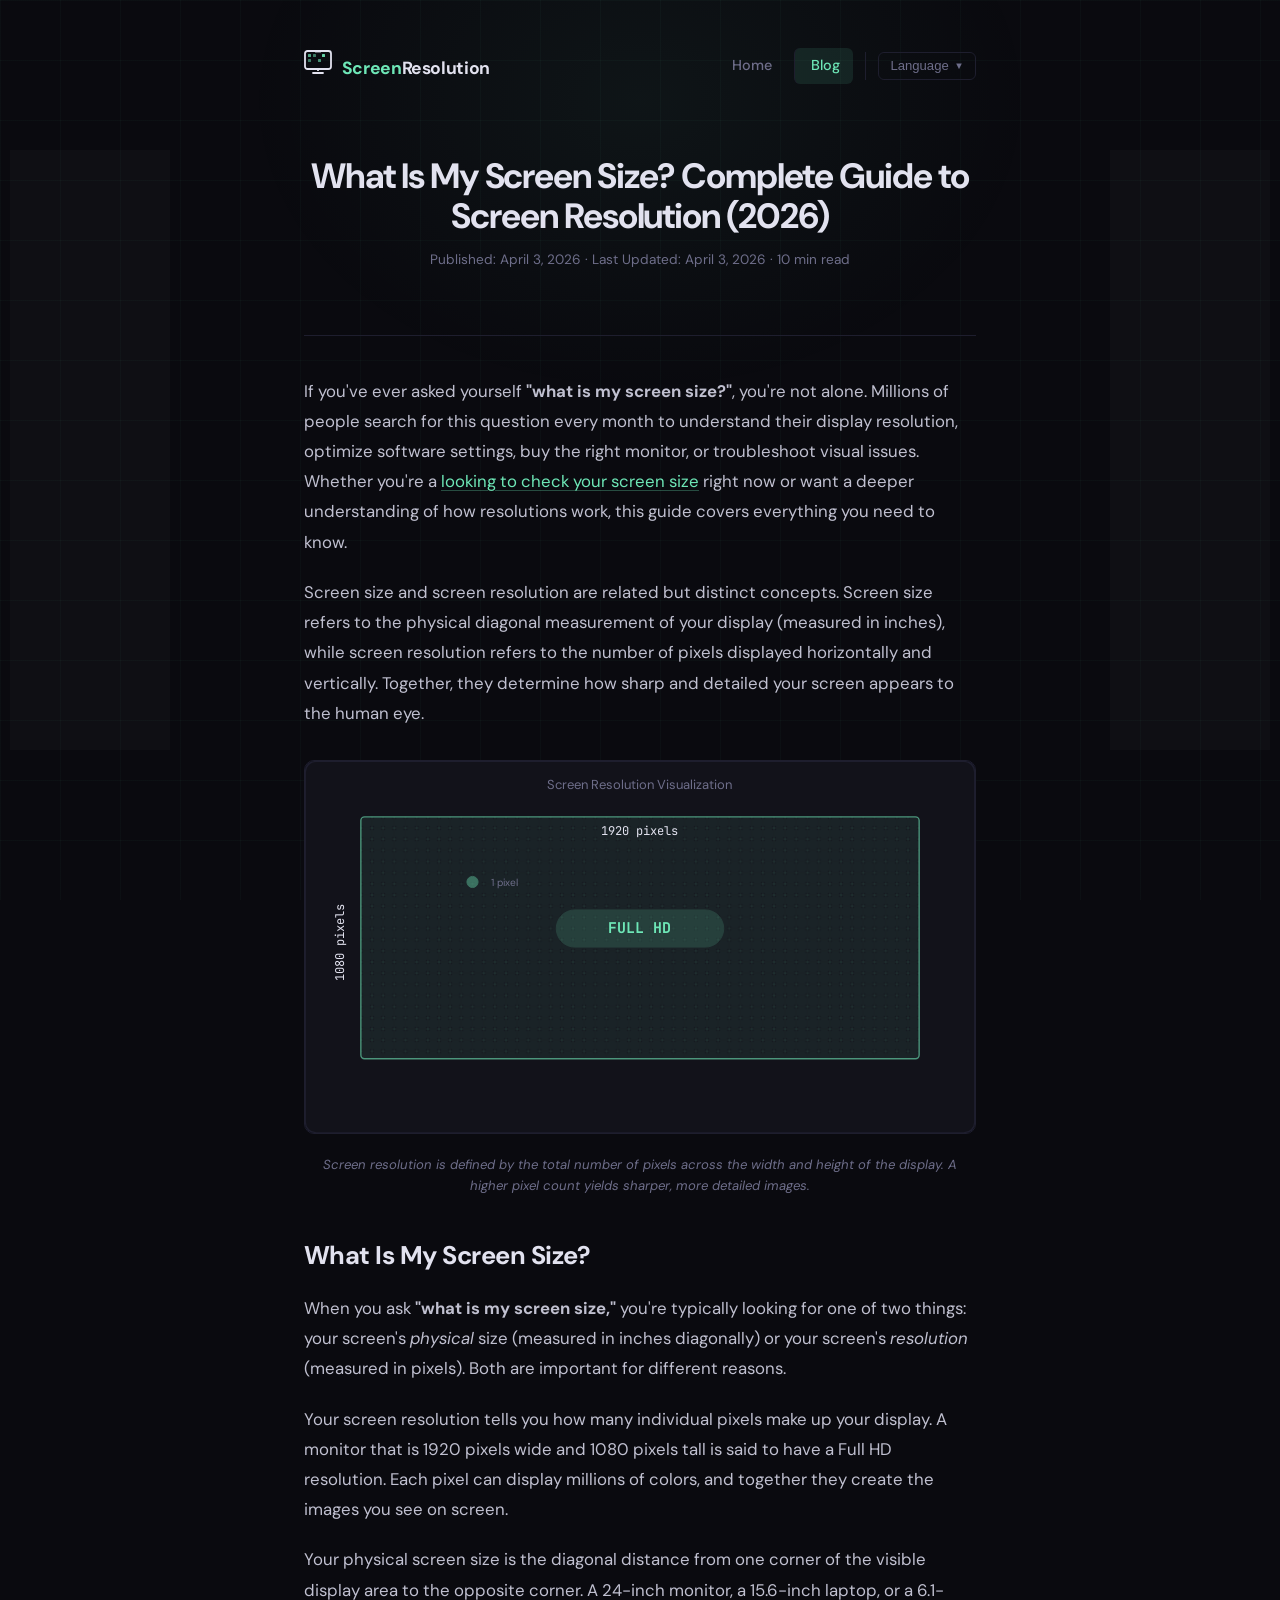
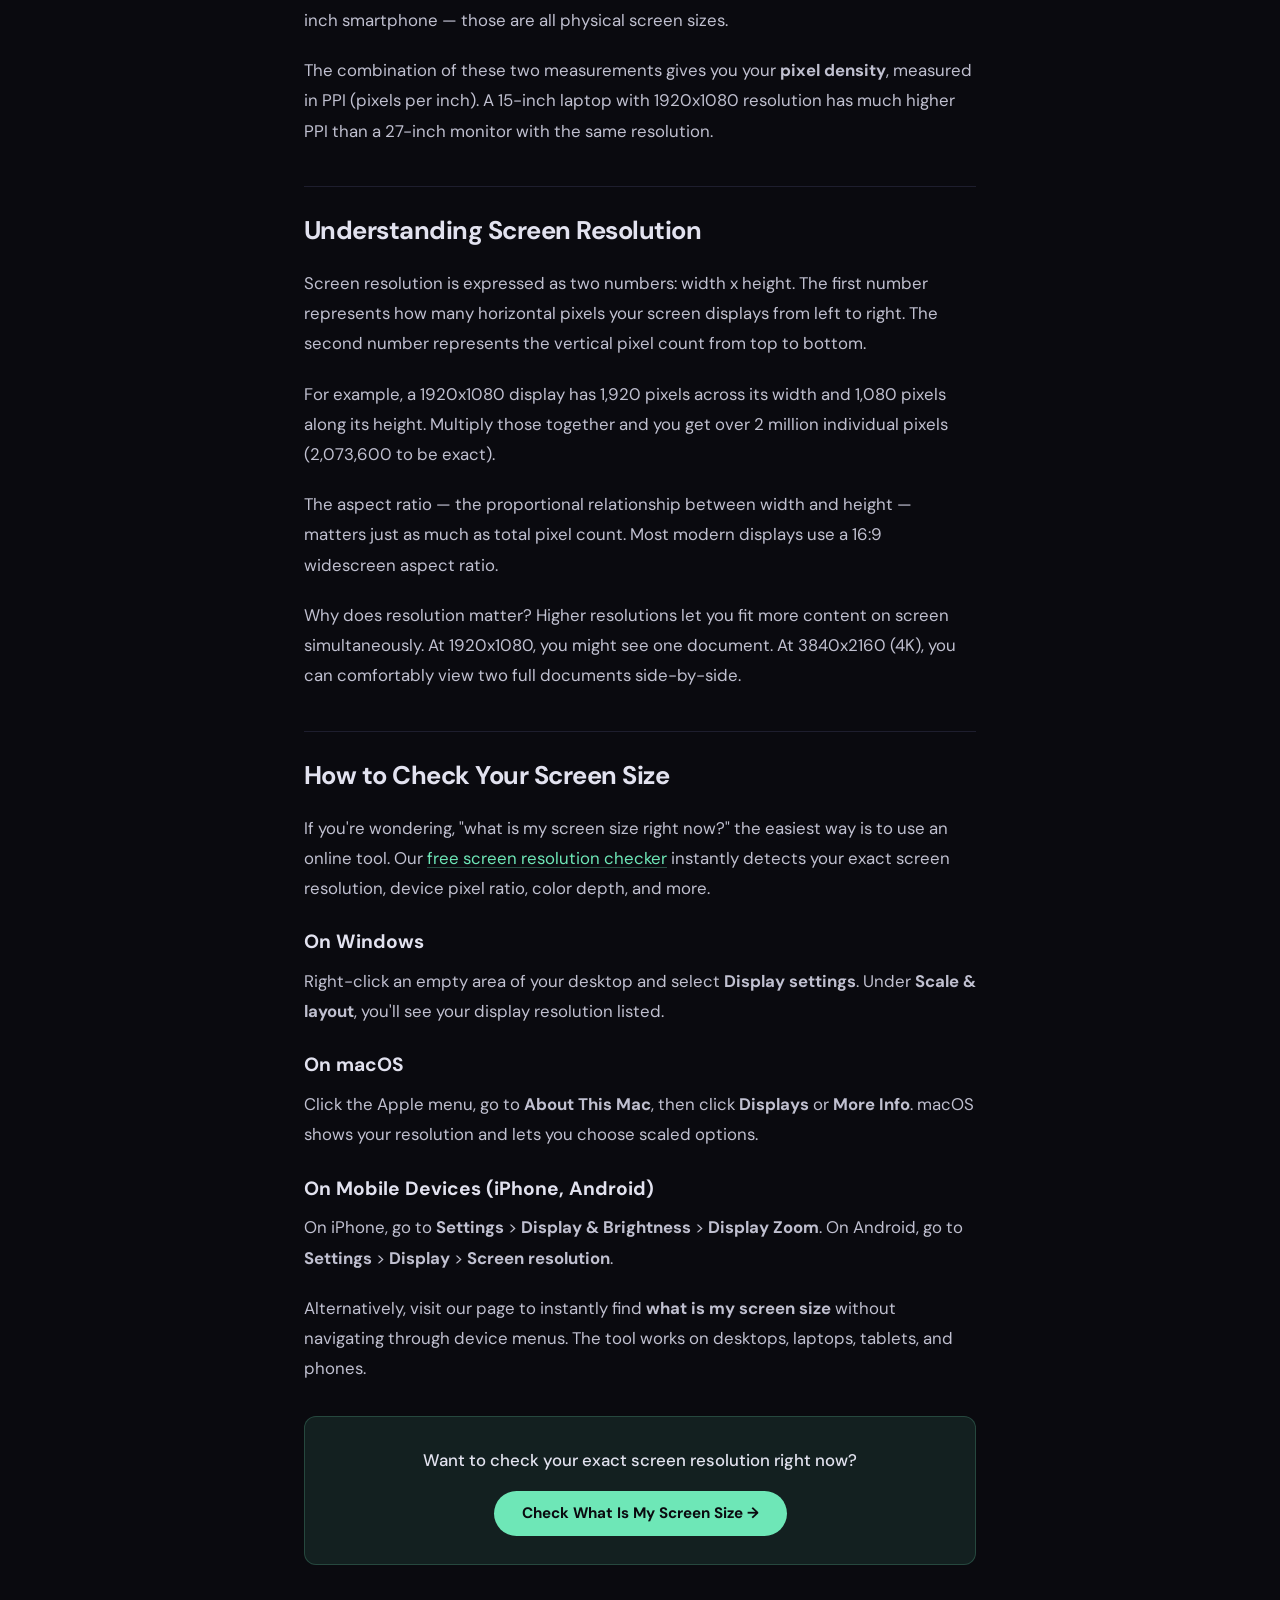
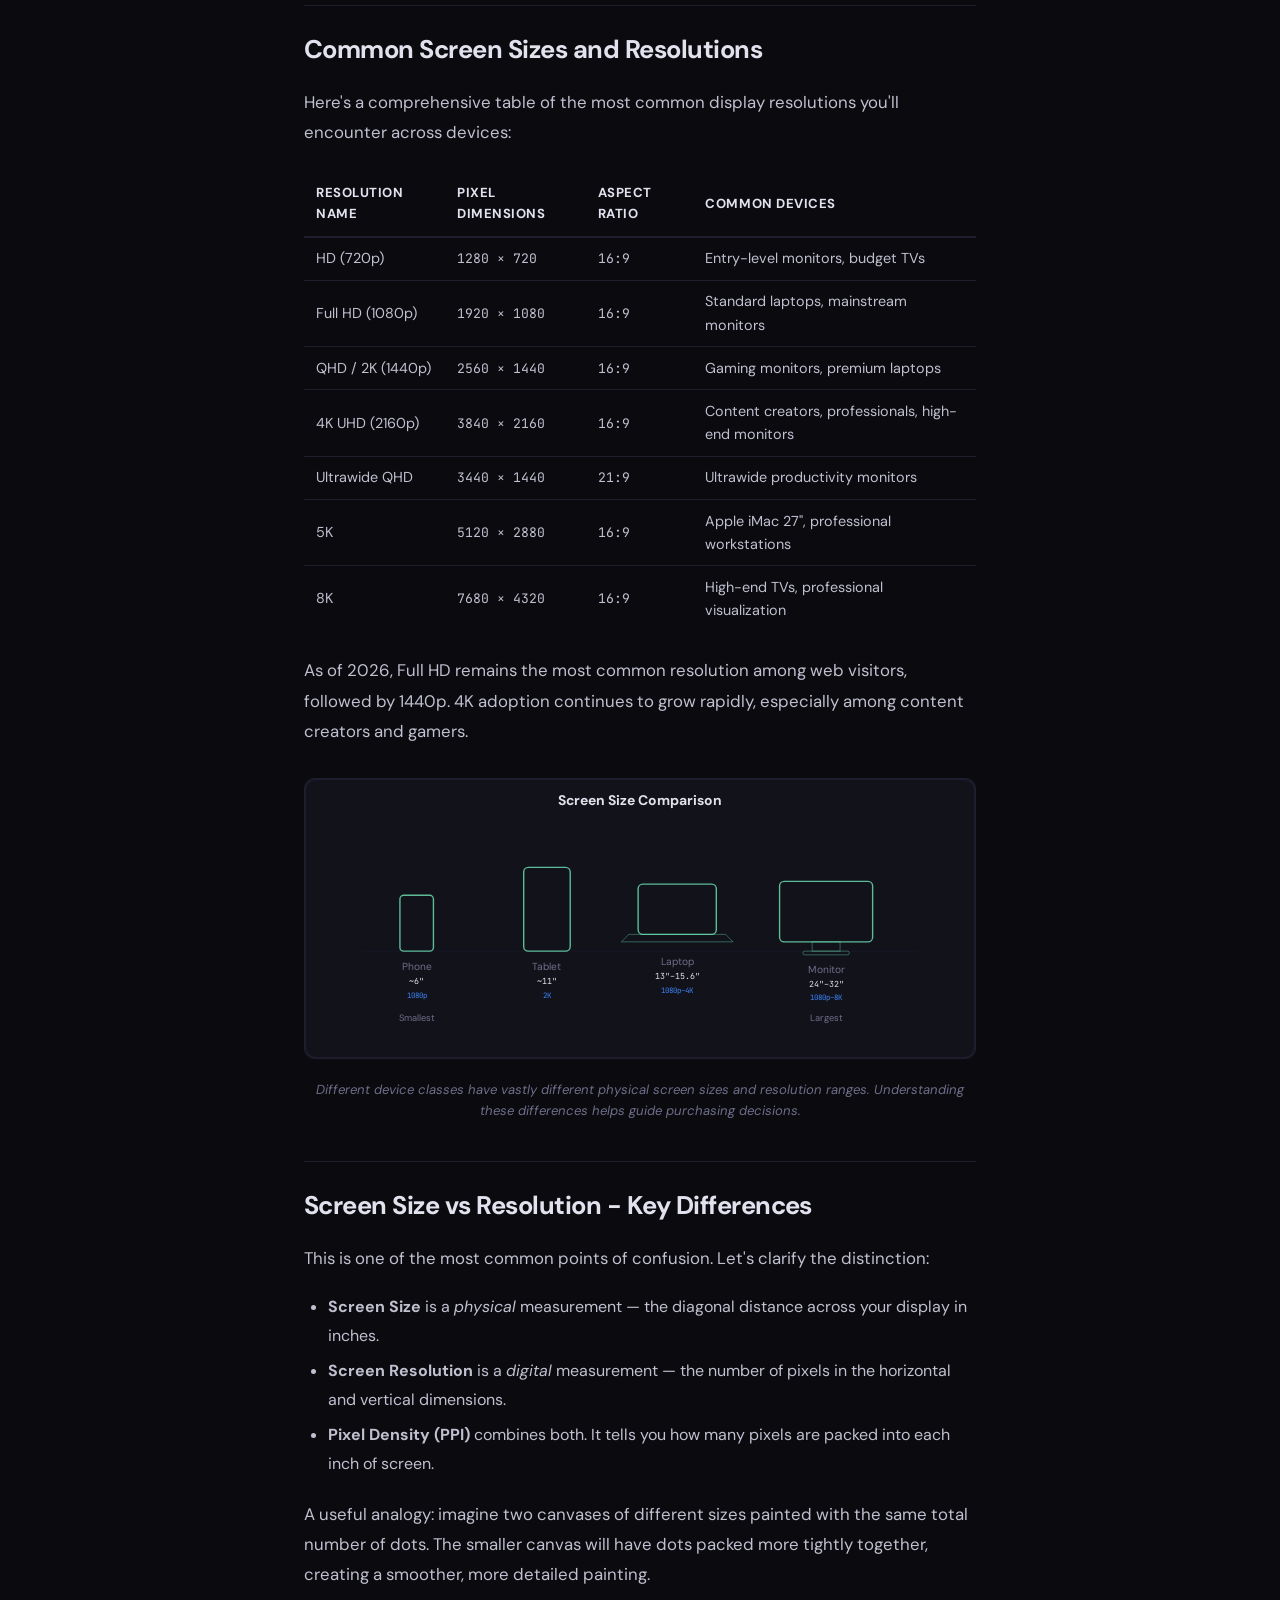
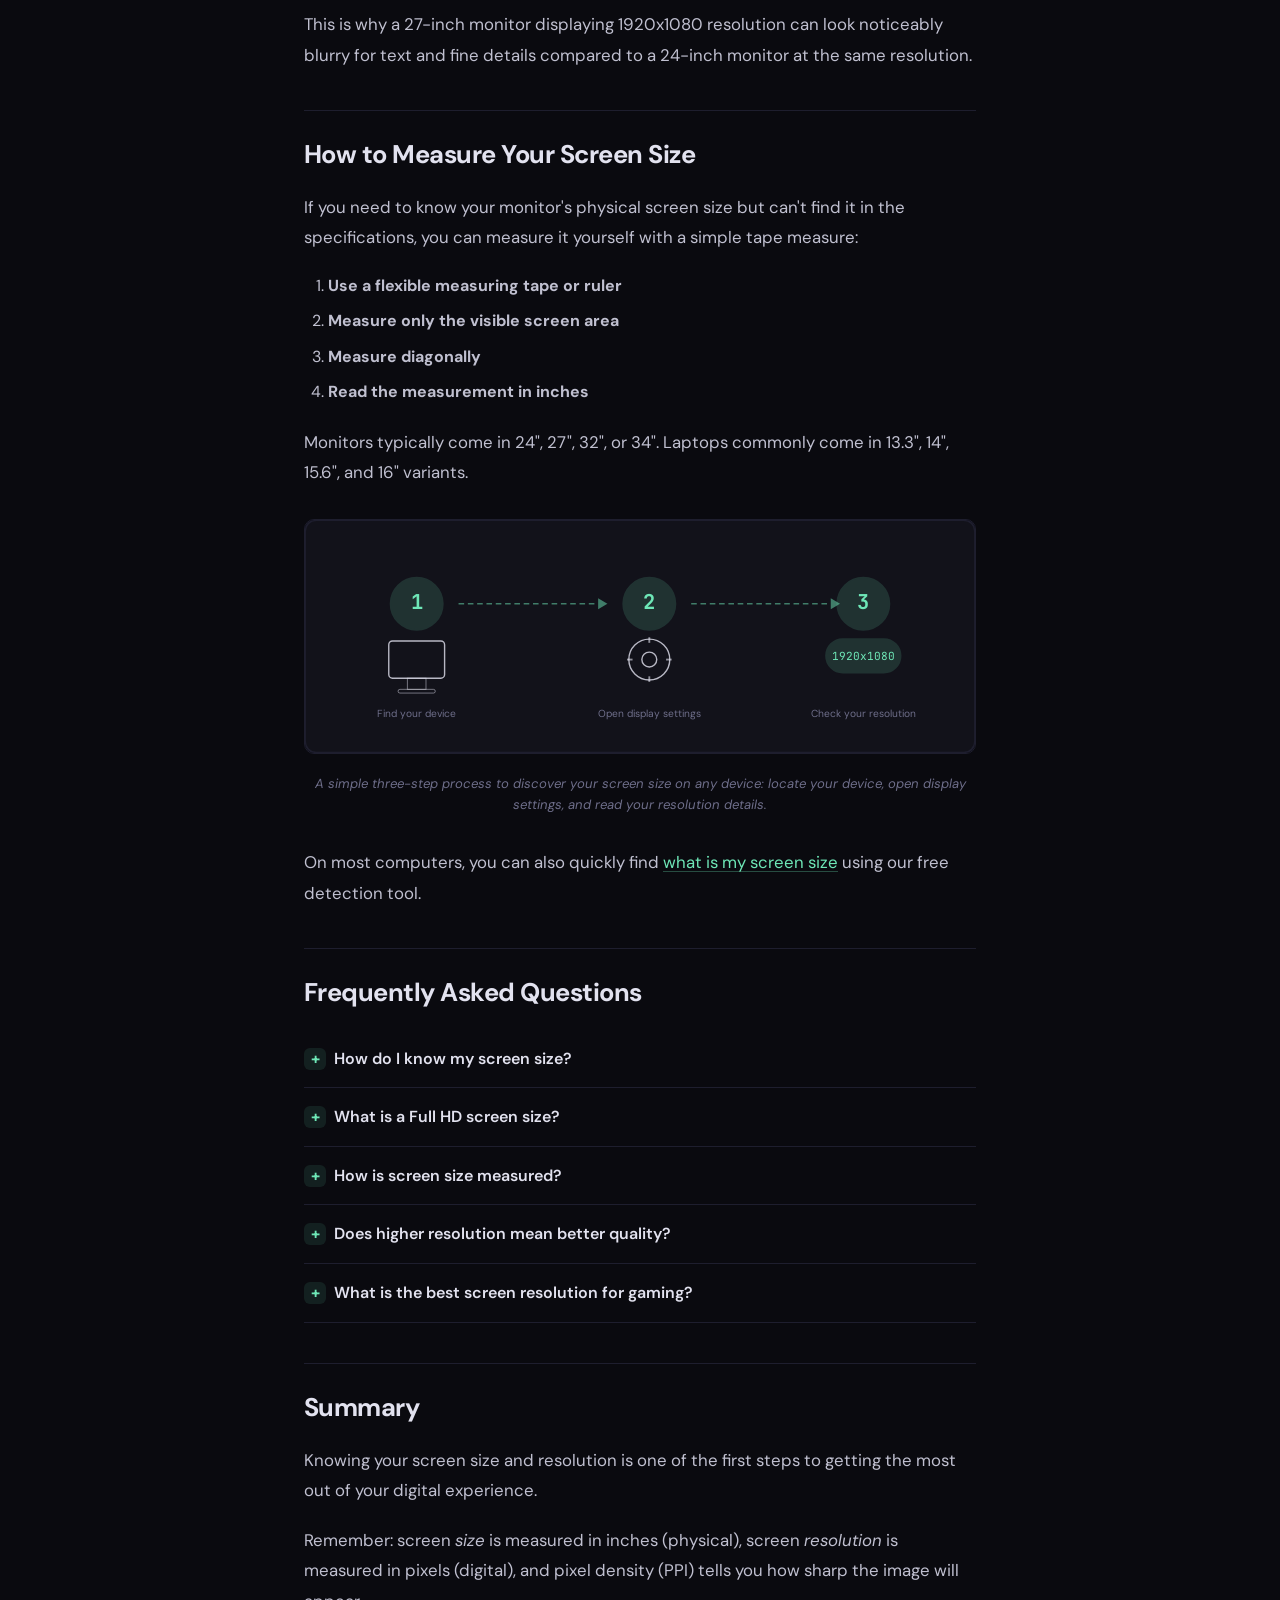
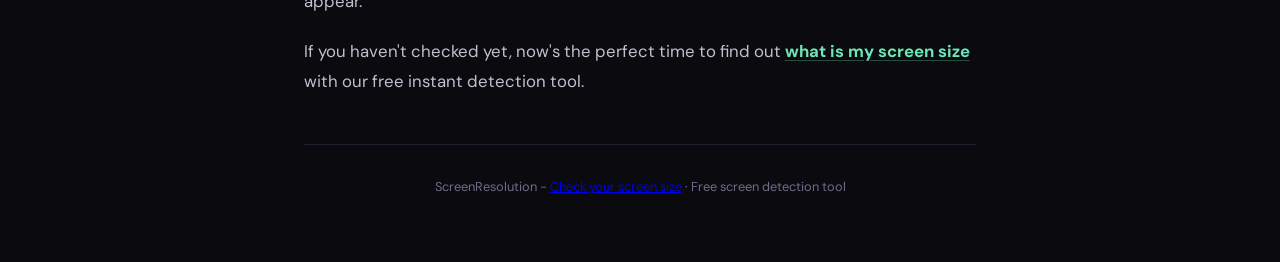
==== commit 73d888e1: "plus ads" ====
--- a/blog.html
+++ b/blog.html
@@ -24,20 +24,6 @@
     href="https://fonts.googleapis.com/css2?family=JetBrains+Mono:wght@400;700&family=DM+Sans:wght@400;500;700&family=Georgia&display=swap"
     rel="stylesheet">
   <link rel="stylesheet" href="css/style.css">
-  <style>
-    .kakao-ad-left,
-    .kakao-ad-right {
-      position: fixed;
-      top: 50%;
-      transform: translateY(-50%);
-      z-index: 9999;
-    }
-    .kakao-ad-left { left: 10px; }
-    .kakao-ad-right { right: 10px; }
-    @media (max-width: 1200px) {
-      .kakao-ad-left, .kakao-ad-right { display: none; }
-    }
-  </style>
   <script type="application/ld+json">
 {
   "@context": "https://schema.org",
@@ -470,6 +456,13 @@
       </article>
     </main>
 
+    <div class="kakao-ad-mobile">
+      <ins class="kakao_ad_area"
+        data-ad-unit="DAN-1kGujWmjVOE9LL6H"
+        data-ad-width="320"
+        data-ad-height="100"></ins>
+    </div>
+
     <footer class="footer">
       <p data-i18n="footer.text2">ScreenResolution - <a href="index.html">Check your screen size</a> &middot; Free
         screen detection tool</p>
@@ -478,12 +471,18 @@
 
   <script src="js/i18n.js"></script>
   <div class="kakao-ad-left">
-    <ins class="kakao_ad_area" style="display:none;" data-ad-unit="DAN-1kGujWmjVOE9LL6H" data-ad-width="160" data-ad-height="600"></ins>
+    <ins class="kakao_ad_area"
+      data-ad-unit="DAN-1kGujWmjVOE9LL6H"
+      data-ad-width="160"
+      data-ad-height="600"></ins>
   </div>
   <div class="kakao-ad-right">
-    <ins class="kakao_ad_area" style="display:none;" data-ad-unit="DAN-hT2arkcur4FdlH47" data-ad-width="160" data-ad-height="600"></ins>
+    <ins class="kakao_ad_area"
+      data-ad-unit="DAN-hT2arkcur4FdlH47"
+      data-ad-width="160"
+      data-ad-height="600"></ins>
   </div>
-  <script type="text/javascript" src="//t1.daumcdn.net/kas/static/ba.min.js" async></script>
+  <script type="text/javascript" src="//t1.kakaocdn.net/kas/static/ba.min.js" async></script>
 </body>
 
 </html>
--- a/css/style.css
+++ b/css/style.css
@@ -19,9 +19,17 @@
   --font-serif: Georgia, 'Times New Roman', serif;
 }
 
-*, *::before, *::after { box-sizing: border-box; margin: 0; padding: 0; }
-
-html { scroll-behavior: smooth; }
+*,
+*::before,
+*::after {
+  box-sizing: border-box;
+  margin: 0;
+  padding: 0;
+}
+
+html {
+  scroll-behavior: smooth;
+}
 
 body {
   font-family: var(--font-body);
@@ -47,8 +55,13 @@
 }
 
 @keyframes gridScroll {
-  0% { transform: translate(0, 0); }
-  100% { transform: translate(60px, 60px); }
+  0% {
+    transform: translate(0, 0);
+  }
+
+  100% {
+    transform: translate(60px, 60px);
+  }
 }
 
 /* Radial glow behind hero */
@@ -92,7 +105,9 @@
   white-space: nowrap;
 }
 
-.logo span { color: var(--accent); }
+.logo span {
+  color: var(--accent);
+}
 
 /* Nav page links */
 .nav-links {
@@ -122,7 +137,7 @@
 }
 
 /* Separator between nav links */
-.nav-link + .nav-link {
+.nav-link+.nav-link {
   border-left: 1px solid var(--border);
   margin-left: 0.25rem;
   padding-left: 1rem;
@@ -240,6 +255,13 @@
 }
 
 /* ========== Hero (Tool homepage) ========== */
+
+.hero-refresh-row {
+  display: flex;
+  justify-content: center;
+  margin-top: 0.5rem;
+}
+
 .hero {
   text-align: center;
   padding: 3rem 0 2.5rem;
@@ -268,8 +290,15 @@
 }
 
 @keyframes fadeUp {
-  from { opacity: 0; transform: translateY(16px); }
-  to { opacity: 1; transform: translateY(0); }
+  from {
+    opacity: 0;
+    transform: translateY(16px);
+  }
+
+  to {
+    opacity: 1;
+    transform: translateY(0);
+  }
 }
 
 /* Width / Height pills */
@@ -290,7 +319,9 @@
   animation: fadeUp 0.6s ease-out backwards;
 }
 
-.metric-pill:nth-child(2) { animation-delay: 0.1s; }
+.metric-pill:nth-child(2) {
+  animation-delay: 0.1s;
+}
 
 .metric-pill-label {
   font-size: 0.7rem;
@@ -357,7 +388,9 @@
   border-bottom: 1px solid var(--border);
 }
 
-.info-table tr:last-child { border-bottom: none; }
+.info-table tr:last-child {
+  border-bottom: none;
+}
 
 .info-table td {
   padding: 0.85rem 0;
@@ -520,7 +553,9 @@
   color: #c0c0d0;
 }
 
-.data-table tbody tr:last-child td { border-bottom: none; }
+.data-table tbody tr:last-child td {
+  border-bottom: none;
+}
 
 .data-table .mono {
   font-family: var(--font-mono);
@@ -578,7 +613,9 @@
   gap: 0.5rem;
 }
 
-.faq-item summary::-webkit-details-marker { display: none; }
+.faq-item summary::-webkit-details-marker {
+  display: none;
+}
 
 .faq-item summary::before {
   content: '+';
@@ -600,8 +637,8 @@
   content: '−';
 }
 
-.faq-item > p,
-.faq-item > div {
+.faq-item>p,
+.faq-item>div {
   margin-top: 0.75rem;
   padding-left: 2rem;
 }
@@ -618,15 +655,89 @@
 
 /* ========== Responsive ========== */
 @media (max-width: 540px) {
-  .hero-resolution { font-size: 2rem; }
-  .metrics-row { flex-direction: column; align-items: center; }
-  .info-table td:first-child { width: 50%; font-size: 0.8rem; }
-  .info-table td:last-child { font-size: 0.75rem; }
-
-  .article-header h1 { font-size: 1.6rem; }
-  .article-content h2 { font-size: 1.3rem; }
-  .article-content p { font-size: 0.98rem; }
-  .cta-box { padding: 1.25rem; }
-
-  .navbar { flex-wrap: wrap; gap: 0.5rem; }
-}
+  .hero-resolution {
+    font-size: 2rem;
+  }
+
+  .metrics-row {
+    flex-direction: column;
+    align-items: center;
+  }
+
+  .info-table td:first-child {
+    width: 50%;
+    font-size: 0.8rem;
+  }
+
+  .info-table td:last-child {
+    font-size: 0.75rem;
+  }
+
+  .article-header h1 {
+    font-size: 1.6rem;
+  }
+
+  .article-content h2 {
+    font-size: 1.3rem;
+  }
+
+  .article-content p {
+    font-size: 0.98rem;
+  }
+
+  .cta-box {
+    padding: 1.25rem;
+  }
+
+  .navbar {
+    flex-wrap: wrap;
+    gap: 0.5rem;
+  }
+}
+
+/* ========== Kakao Ads ========== */
+.kakao-ad-left,
+.kakao-ad-right {
+  position: fixed;
+  top: 50%;
+  transform: translateY(-50%);
+  z-index: 9999;
+  width: 160px;
+  height: 600px;
+  background: rgba(255, 255, 255, 0.02);
+
+  overflow: hidden;
+}
+
+.kakao-ad-left {
+  left: 10px;
+}
+
+.kakao-ad-right {
+  right: 10px;
+}
+
+.kakao-ad-mobile {
+  display: none;
+  justify-content: center;
+  align-items: center;
+  margin: 2rem auto;
+  width: 100%;
+  max-width: 320px;
+  min-height: 100px;
+  background: rgba(255, 255, 255, 0.02);
+
+  overflow: hidden;
+}
+
+@media (max-width: 1200px) {
+
+  .kakao-ad-left,
+  .kakao-ad-right {
+    display: none !important;
+  }
+
+  .kakao-ad-mobile {
+    display: flex;
+  }
+}
